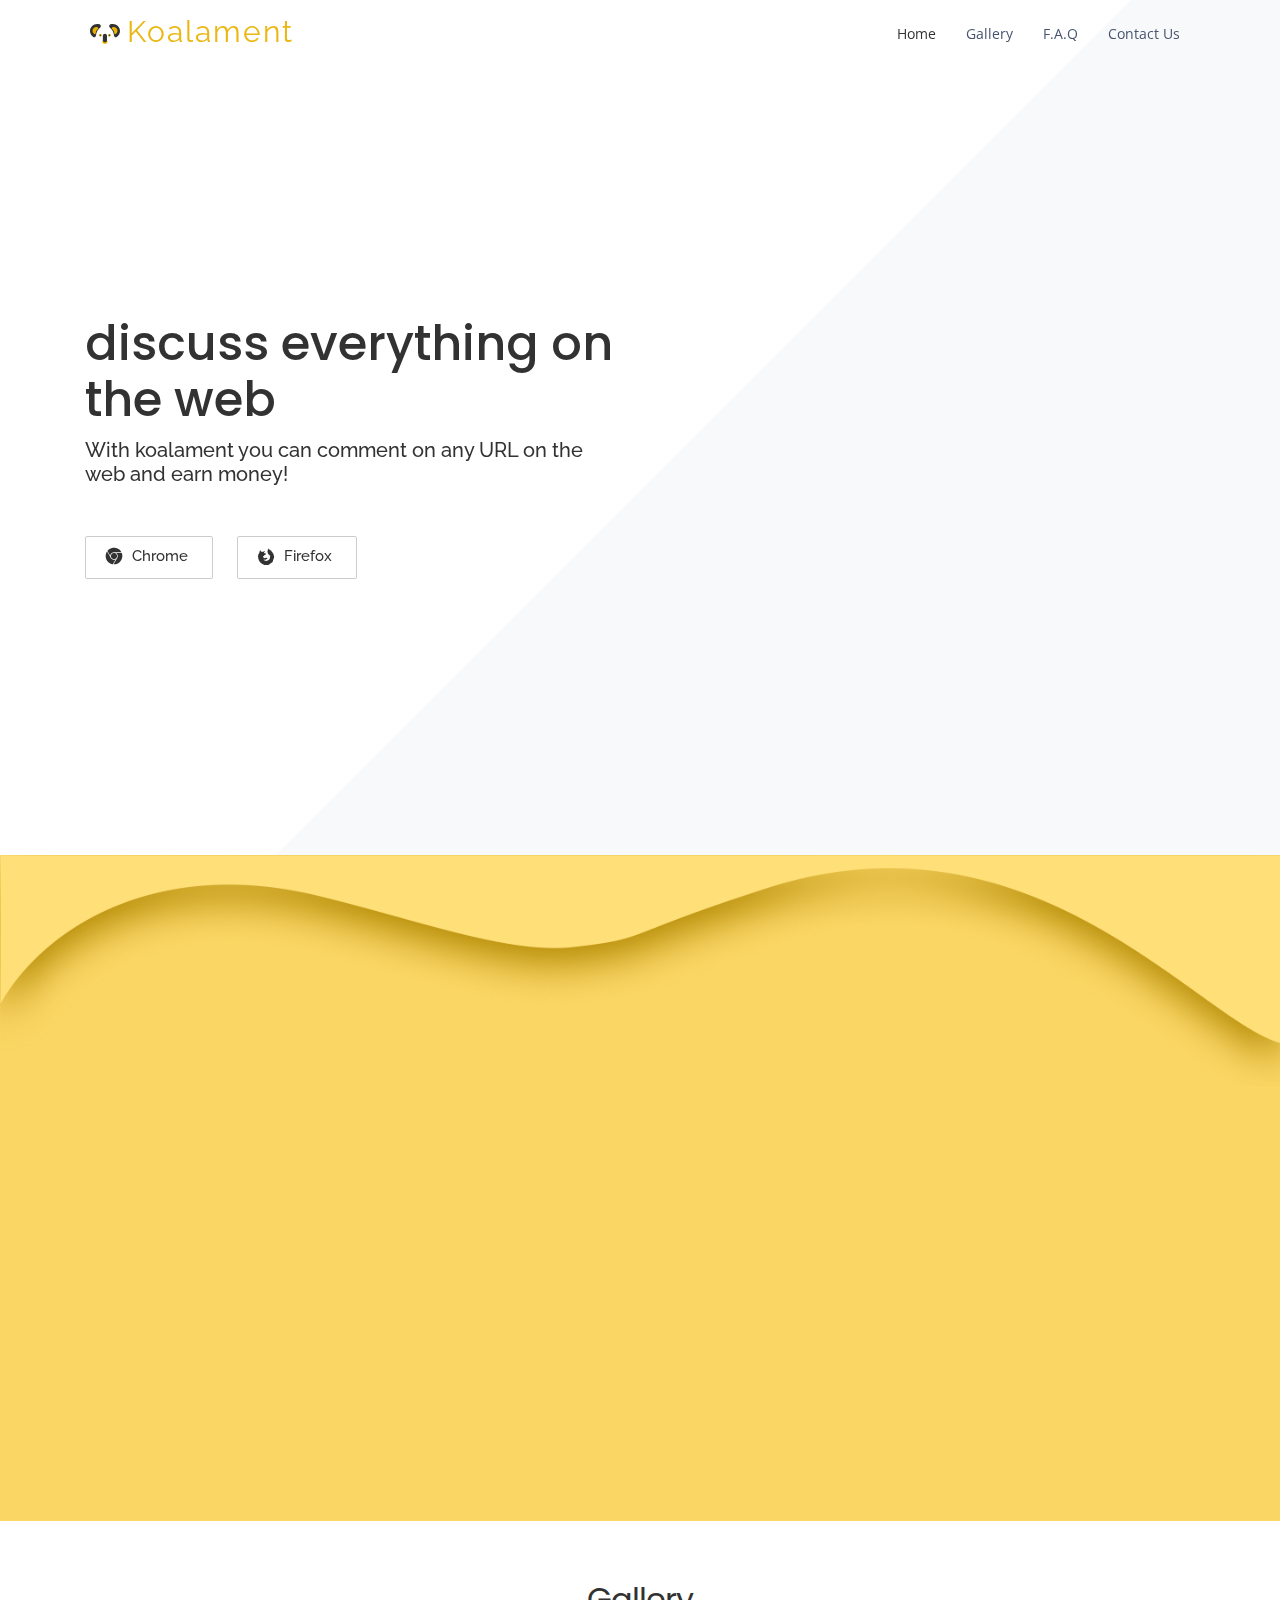
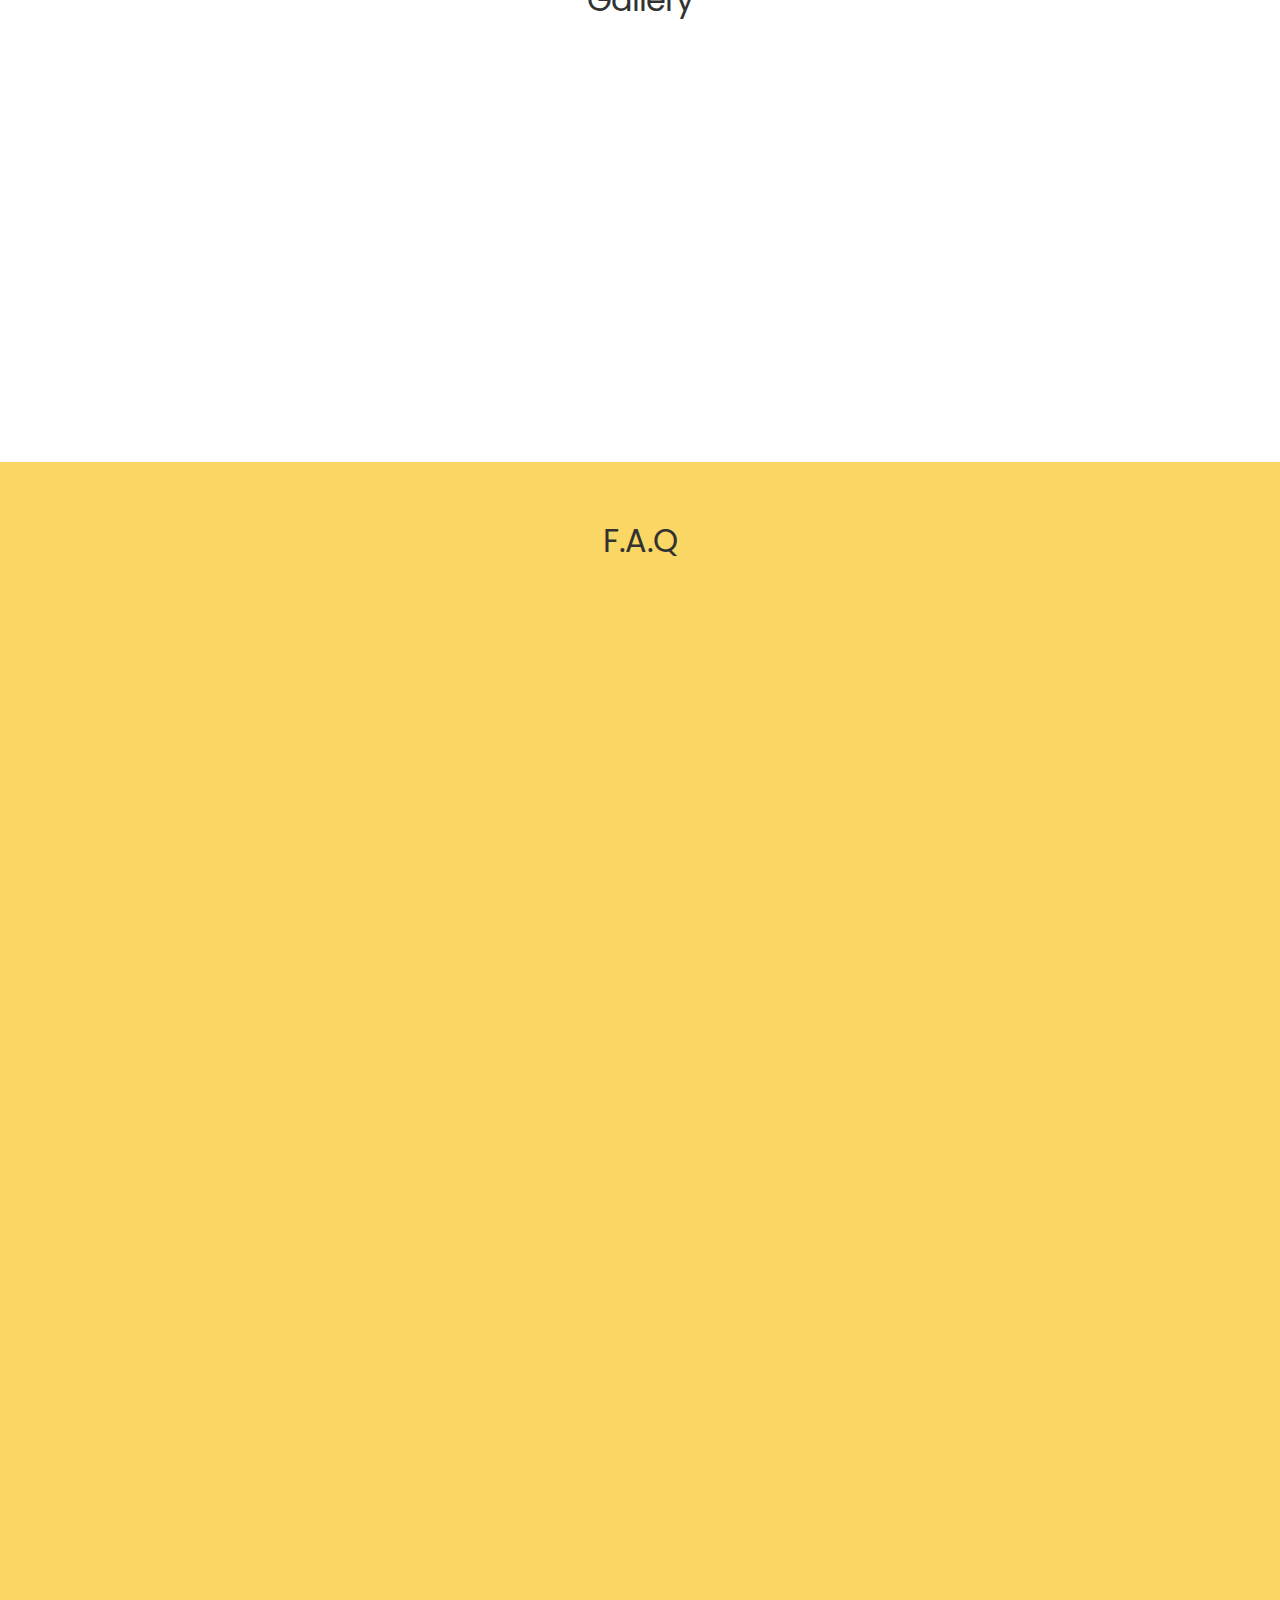
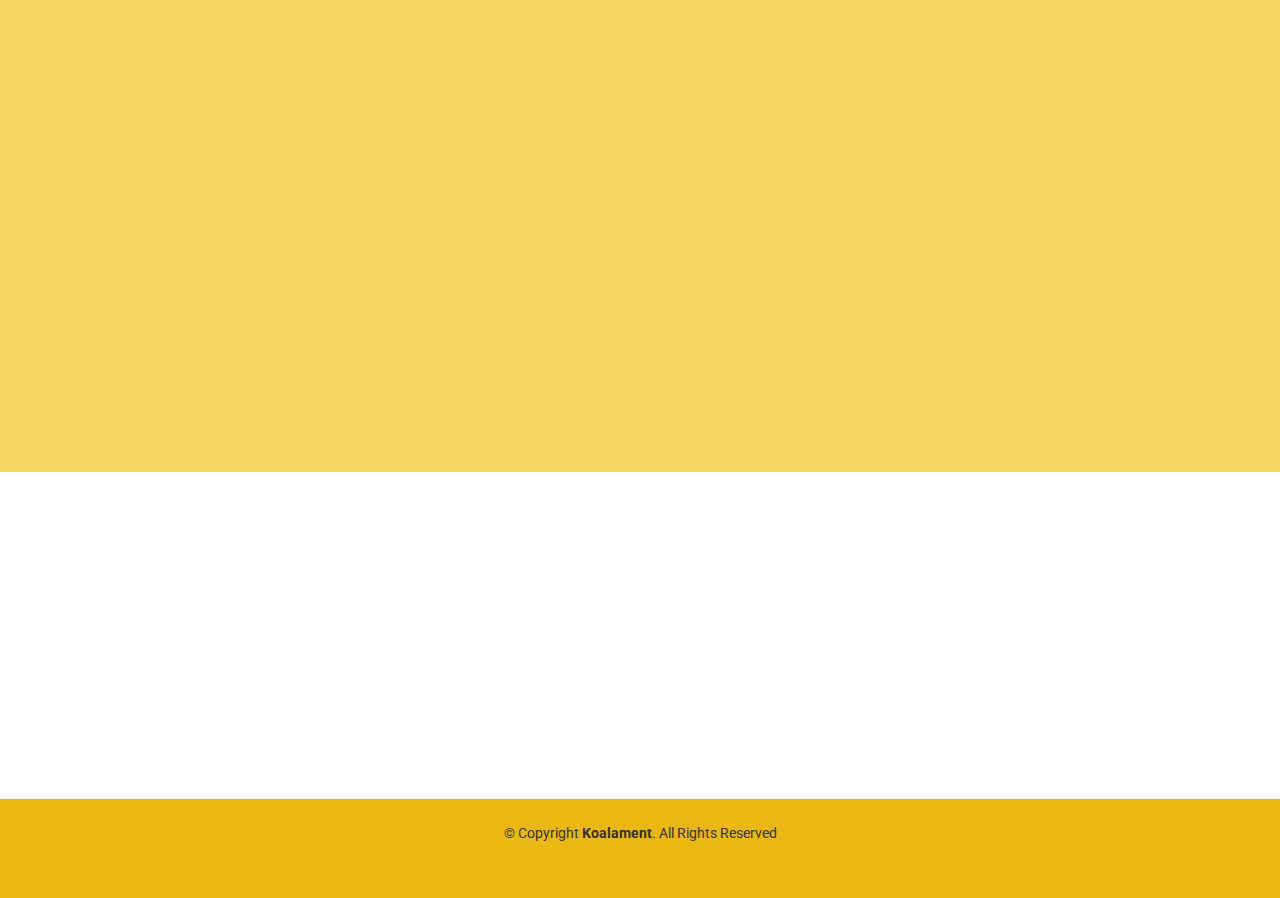
==== index.html @ b4aae6f6 "change some css based on design" ====
<!DOCTYPE html>
<html lang="en">

<head>
  <meta charset="utf-8">
  <meta content="width=device-width, initial-scale=1.0" name="viewport">

  <title>Koalament Bootstrap Template - Index</title>
  <meta content="" name="descriptison">
  <meta content="" name="keywords">

  <!-- Favicons -->
  <link href="assets/img/koala icon.svg" rel="icon">
  <link href="assets/img/apple-touch-icon.png" rel="apple-touch-icon">

  <!-- Google Fonts -->
  <link href="https://fonts.googleapis.com/css?family=Open+Sans:300,300i,400,400i,600,600i,700,700i|Raleway:300,300i,400,400i,500,500i,600,600i,700,700i|Poppins:300,300i,400,400i,500,500i,600,600i,700,700i" rel="stylesheet">

  <!-- Vendor CSS Files -->
  <link href="assets/vendor/bootstrap/css/bootstrap.min.css" rel="stylesheet">
  <link href="assets/vendor/icofont/icofont.min.css" rel="stylesheet">
  <link href="assets/vendor/boxicons/css/boxicons.min.css" rel="stylesheet">
  <link href="assets/vendor/owl.carousel/assets/owl.carousel.min.css" rel="stylesheet">
  <link href="assets/vendor/venobox/venobox.css" rel="stylesheet">
  <link href="assets/vendor/aos/aos.css" rel="stylesheet">
  <link href='http://fonts.googleapis.com/css?family=Roboto' rel='stylesheet' type='text/css'>

  <!-- Template Main CSS File -->
  <link href="assets/css/style.css" rel="stylesheet">

  <!-- =======================================================
  * Template Name: Koalament - v2.0.0
  * Template URL: https://bootstrapmade.com/free-bootstrap-app-landing-page-template/
  * Author: BootstrapMade.com
  * License: https://bootstrapmade.com/license/
  ======================================================== -->
  <link rel="chrome-webstore-item" href="https://chrome.google.com/webstore/detail/igecidcneciljgfkimafpbhkhmekadea">
</head>

<body>

  <!-- ======= Header ======= -->
  <header id="header" class="fixed-top">
    <div class="container d-flex">

      <div class="logo mr-auto">
        <a href="index.html"><img src="assets/img/koala icon.svg" alt="" class="img-fluid"></a>
        <h1 class="text-light"><a href="index.html">Koalament</a></h1>
        <!-- Uncomment below if you prefer to use an image logo -->
      </div>

      <nav class="nav-menu d-none d-lg-block">
        <ul>
          <li class="active"><a href="#header">Home</a></li>
          <!-- <li><a href="#features">App Features</a></li> -->
          <li><a href="#gallery">Gallery</a></li>
          <!-- <li><a href="#pricing">Pricing</a></li> -->
          <li><a href="#faq">F.A.Q</a></li>
          <li><a href="#contact">Contact Us</a></li>

          <li class="get-started" id='downloadExtention' onclick="installExtention()"><a href="#features">Download for <span id='browser'></span> </a></li>
        </ul>
      </nav><!-- .nav-menu -->

    </div>
  </header><!-- End Header -->

  <!-- ======= Hero Section ======= -->
  <section id="hero" class="d-flex align-items-center">

    <div class="container">
      <div class="row">
        <div class="col-lg-6 d-lg-flex flex-lg-column justify-content-center align-items-stretch pt-5 pt-lg-0 order-2 order-lg-1" data-aos="fade-up">
          <div>
            <h1>discuss everything on the web</h1>
            <h2>With koalament you can comment on any URL on the web and earn money!

            </h2>
            <a href="https://chrome.google.com/webstore/detail/koalament/igecidcneciljgfkimafpbhkhmekadea" target='_blank' class="download-btn"><i class='bx bxl-chrome'></i>Chrome</a>
            <a href="https://addons.mozilla.org/en-US/firefox/addon/koalament/" target='_blank' class="download-btn"><i class='bx bxl-firefox' ></i>Firefox</a>
            <!-- <a href="#" class="download-chrome"> download for chrome</a> -->
          </div>
        </div>
        <div class="col-lg-6 d-lg-flex flex-lg-column align-items-stretch order-1 order-lg-2 hero-img" data-aos="fade-up">
          <iframe width="560" height="315" src="https://www.youtube.com/embed/clvOg27eRLc" frameborder="0" allow="accelerometer; autoplay; encrypted-media; gyroscope; picture-in-picture" allowfullscreen=""></iframe>
        </div>
      </div>
    </div>

  </section><!-- End Hero -->

  <main id="main">

    <section class="contact section-bg what-is">
      <img src='./assets//img/FINAL.svg' />
      <div class="container">

        <div class="pm sender" data-aos="fade-up">
          <i class='bx bxs-user-circle'></i>
          <span>What is Koalament?</span>
        </div>

        <div class="pm receiver" data-aos="fade-up">
          <img src='./assets/img/koala icon.svg' width="100px" />
          <span>
            koalament is an open soarce commenting service that uses an extention to store 
            comments on the <b class='sv'>Bitcoin SV</b> blockchain whitout requiring any permission to access 
            the browsers data <span class='light'> (you can check that in the permission section after installing 
            the extention) </span>
          </span>
        </div>
      </div>
    </section>
    <!-- ======= Gallery Section ======= -->
    <section id="gallery" class="gallery">
      <div class="container">

        <div class="section-title">
          <h2>Gallery</h2>
        </div>

        <div class="owl-carousel gallery-carousel" data-aos="fade-up">
          <a href="assets/img/gallery/Frame 121.png" class="venobox" data-gall="gallery-carousel"><img src="assets/img/gallery/Frame 121.png" alt=""></a>
          <a href="assets/img/gallery/Frame 122.png" class="venobox" data-gall="gallery-carousel"><img src="assets/img/gallery/Frame 122.png" alt=""></a>
          <a href="assets/img/gallery/Frame 123.png" class="venobox" data-gall="gallery-carousel"><img src="assets/img/gallery/Frame 123.png" alt=""></a>
          <a href="assets/img/gallery/Frame 124.png" class="venobox" data-gall="gallery-carousel"><img src="assets/img/gallery/Frame 124.png" alt=""></a>
          <a href="assets/img/gallery/Frame 125.png" class="venobox" data-gall="gallery-carousel"><img src="assets/img/gallery/Frame 125.png" alt=""></a>
          <a href="assets/img/gallery/Frame 126.png" class="venobox" data-gall="gallery-carousel"><img src="assets/img/gallery/Frame 126.png" alt=""></a>
          <a href="assets/img/gallery/Frame 127.png" class="venobox" data-gall="gallery-carousel"><img src="assets/img/gallery/Frame 127.png" alt=""></a>
          <a href="assets/img/gallery/Frame 128.png" class="venobox" data-gall="gallery-carousel"><img src="assets/img/gallery/Frame 128.png" alt=""></a>
          <a href="assets/img/gallery/Frame 129.png" class="venobox" data-gall="gallery-carousel"><img src="assets/img/gallery/Frame 129.png" alt=""></a>
          <a href="assets/img/gallery/Frame 130.png" class="venobox" data-gall="gallery-carousel"><img src="assets/img/gallery/Frame 130.png" alt=""></a>
          <a href="assets/img/gallery/Frame 131.png" class="venobox" data-gall="gallery-carousel"><img src="assets/img/gallery/Frame 131.png" alt=""></a>
        </div>

      </div>
    </section><!-- End Gallery Section -->

    <!-- ======= Testimonials Section ======= -->
    <!-- <section id="testimonials" class="testimonials section-bg">
      <div class="container">

        <div class="section-title">
          <h2>Testimonials</h2>
          <p>Magnam dolores commodi suscipit. Necessitatibus eius consequatur ex aliquid fuga eum quidem. Sit sint consectetur velit. Quisquam quos quisquam cupiditate. Et nemo qui impedit suscipit alias ea. Quia fugiat sit in iste officiis commodi quidem hic quas.</p>
        </div>

        <div class="owl-carousel testimonials-carousel" data-aos="fade-up">

          <div class="testimonial-wrap">
            <div class="testimonial-item">
              <img src="assets/img/testimonials/testimonials-1.jpg" class="testimonial-img" alt="">
              <h3>Saul Goodman</h3>
              <h4>Ceo &amp; Founder</h4>
              <p>
                <i class="bx bxs-quote-alt-left quote-icon-left"></i>
                Proin iaculis purus consequat sem cure digni ssim donec porttitora entum suscipit rhoncus. Accusantium quam, ultricies eget id, aliquam eget nibh et. Maecen aliquam, risus at semper.
                <i class="bx bxs-quote-alt-right quote-icon-right"></i>
              </p>
            </div>
          </div>

          <div class="testimonial-wrap">
            <div class="testimonial-item">
              <img src="assets/img/testimonials/testimonials-2.jpg" class="testimonial-img" alt="">
              <h3>Sara Wilsson</h3>
              <h4>Designer</h4>
              <p>
                <i class="bx bxs-quote-alt-left quote-icon-left"></i>
                Export tempor illum tamen malis malis eram quae irure esse labore quem cillum quid cillum eram malis quorum velit fore eram velit sunt aliqua noster fugiat irure amet legam anim culpa.
                <i class="bx bxs-quote-alt-right quote-icon-right"></i>
              </p>
            </div>
          </div>

          <div class="testimonial-wrap">
            <div class="testimonial-item">
              <img src="assets/img/testimonials/testimonials-3.jpg" class="testimonial-img" alt="">
              <h3>Jena Karlis</h3>
              <h4>Store Owner</h4>
              <p>
                <i class="bx bxs-quote-alt-left quote-icon-left"></i>
                Enim nisi quem export duis labore cillum quae magna enim sint quorum nulla quem veniam duis minim tempor labore quem eram duis noster aute amet eram fore quis sint minim.
                <i class="bx bxs-quote-alt-right quote-icon-right"></i>
              </p>
            </div>
          </div>

          <div class="testimonial-wrap">
            <div class="testimonial-item">
              <img src="assets/img/testimonials/testimonials-4.jpg" class="testimonial-img" alt="">
              <h3>Matt Brandon</h3>
              <h4>Freelancer</h4>
              <p>
                <i class="bx bxs-quote-alt-left quote-icon-left"></i>
                Fugiat enim eram quae cillum dolore dolor amet nulla culpa multos export minim fugiat minim velit minim dolor enim duis veniam ipsum anim magna sunt elit fore quem dolore labore illum veniam.
                <i class="bx bxs-quote-alt-right quote-icon-right"></i>
              </p>
            </div>
          </div>

          <div class="testimonial-wrap">
            <div class="testimonial-item">
              <img src="assets/img/testimonials/testimonials-5.jpg" class="testimonial-img" alt="">
              <h3>John Larson</h3>
              <h4>Entrepreneur</h4>
              <p>
                <i class="bx bxs-quote-alt-left quote-icon-left"></i>
                Quis quorum aliqua sint quem legam fore sunt eram irure aliqua veniam tempor noster veniam enim culpa labore duis sunt culpa nulla illum cillum fugiat legam esse veniam culpa fore nisi cillum quid.
                <i class="bx bxs-quote-alt-right quote-icon-right"></i>
              </p>
            </div>
          </div>

        </div>

      </div>
    </section>End Testimonials Section -->

    <!-- ======= Pricing Section ======= -->
    <!-- <section id="pricing" class="pricing">
      <div class="container">

        <div class="section-title">
          <h2>Pricing</h2>
          <p>Magnam dolores commodi suscipit. Necessitatibus eius consequatur ex aliquid fuga eum quidem. Sit sint consectetur velit. Quisquam quos quisquam cupiditate. Et nemo qui impedit suscipit alias ea. Quia fugiat sit in iste officiis commodi quidem hic quas.</p>
        </div>

        <div class="row no-gutters">

          <div class="col-lg-4 box" data-aos="fade-right">
            <h3>Free</h3>
            <h4>$0<span>per month</span></h4>
            <ul>
              <li><i class="bx bx-check"></i> Quam adipiscing vitae proin</li>
              <li><i class="bx bx-check"></i> Nec feugiat nisl pretium</li>
              <li><i class="bx bx-check"></i> Nulla at volutpat diam uteera</li>
              <li class="na"><i class="bx bx-x"></i> <span>Pharetra massa massa ultricies</span></li>
              <li class="na"><i class="bx bx-x"></i> <span>Massa ultricies mi quis hendrerit</span></li>
            </ul>
            <a href="#" class="get-started-btn">Get Started</a>
          </div>

          <div class="col-lg-4 box featured" data-aos="fade-up">
            <h3>Business</h3>
            <h4>$29<span>per month</span></h4>
            <ul>
              <li><i class="bx bx-check"></i> Quam adipiscing vitae proin</li>
              <li><i class="bx bx-check"></i> Nec feugiat nisl pretium</li>
              <li><i class="bx bx-check"></i> Nulla at volutpat diam uteera</li>
              <li><i class="bx bx-check"></i> Pharetra massa massa ultricies</li>
              <li><i class="bx bx-check"></i> Massa ultricies mi quis hendrerit</li>
            </ul>
            <a href="#" class="get-started-btn">Get Started</a>
          </div>

          <div class="col-lg-4 box" data-aos="fade-left">
            <h3>Developer</h3>
            <h4>$49<span>per month</span></h4>
            <ul>
              <li><i class="bx bx-check"></i> Quam adipiscing vitae proin</li>
              <li><i class="bx bx-check"></i> Nec feugiat nisl pretium</li>
              <li><i class="bx bx-check"></i> Nulla at volutpat diam uteera</li>
              <li><i class="bx bx-check"></i> Pharetra massa massa ultricies</li>
              <li><i class="bx bx-check"></i> Massa ultricies mi quis hendrerit</li>
            </ul>
            <a href="#" class="get-started-btn">Get Started</a>
          </div>

        </div>

      </div>
    </section>End Pricing Section -->

    <!-- ======= Frequently Asked Questions Section ======= -->
    <section id="faq" class="faq section-bg">
      <div class="container">

        <div class="section-title">

          <h2>F.A.Q</h2>
          <!-- <p>Magnam dolores commodi suscipit. Necessitatibus eius consequatur ex aliquid fuga eum quidem. Sit sint consectetur velit. Quisquam quos quisquam cupiditate. Et nemo qui impedit suscipit alias ea. Quia fugiat sit in iste officiis commodi quidem hic quas.</p> -->
        </div>

        <div class="accordion-list">
          <ul>
            <li data-aos="fade-up">
              <i class="bx bx-help-circle icon-help"></i>
              <a data-toggle="collapse" class="collapse" href="#accordion-list-1">
                Why should I use Koalament?
                <i class="bx bx-chevron-down icon-show"></i><i class="bx bx-chevron-up icon-close"></i></a>
              <div id="accordion-list-1" class="collapse show" data-parent=".accordion-list">
                <p>
                  Currently, commenting services are easily manipulated because of the ability to alter the data and posting fake comments without any cost.
                  Koalament is addressing these two major issues, when you comment on the Koalament, 
                  your comment goes right into the BSV blockchain and can be retrieved anytime by anyone. Also, for commenting or promoting other comments, 
                  users need to pay a low amount of money in the form of BSV which is very low if you are a user, but will cost substantially if you are a 
                  bot owner who intends to manipulate comments. 
                  The other reason for using Koalament is that you can earn money out of it by putting valuable comments which others appreciate by clapping. 
                </p>
              </div>
            </li>

            <li data-aos="fade-up">
              <i class="bx bx-help-circle icon-help"></i>
              <a data-toggle="collapse" class="collapse" href="#accordion-list-1">
                How can I earn money with Koalament?
                <i class="bx bx-chevron-down icon-show"></i><i class="bx bx-chevron-up icon-close"></i></a>
              <div id="accordion-list-1" class="collapse show" data-parent=".accordion-list">
                <p>
                  By adding comments that other users find valuable. To incentivize users to use Koalament,
                   we designed the Koalament service in a way that users earn money by receiving claps for their comments. 
                   The interesting thing about Koalament is that you spend only $0.005, and with the first clap your comment receives,
                   you get your money back, and the rest is your revenue from expressing your thoughts.
                </p>
              </div>
            </li>

            <li data-aos="fade-up">
              <i class="bx bx-help-circle icon-help"></i>
              <a data-toggle="collapse" class="collapse" href="#accordion-list-1">
                How Can I withdraw my earnings?
                <i class="bx bx-chevron-down icon-show"></i><i class="bx bx-chevron-up icon-close"></i></a>
              <div id="accordion-list-1" class="collapse show" data-parent=".accordion-list">
                <p>
                  There is no withdrawal on Koalament, when you receive a clap, you will be rewarded on your wallet instantly.
                </p>
              </div>
            </li>

            <li data-aos="fade-up" data-aos-delay="100">
              <i class="bx bx-help-circle icon-help"></i> <a data-toggle="collapse" href="#accordion-list-2" class="collapsed">
                Do I need to pay for using Koalament?
              <i class="bx bx-chevron-down icon-show"></i><i class="bx bx-chevron-up icon-close"></i></a>
              <div id="accordion-list-2" class="collapse" data-parent=".accordion-list">
                <p>
                  To prevent users from spamming the network and to cover the expenses of the Koalament team, users pay for the actions as following:
                  Comment: $0.005 plus transaction fee
                  Clap: $0.01 plus transaction fee
                  Boo: $0.015 plus transaction fee
                  Currently the transaction fee on BSV network is less than 0.002$
                </p>
              </div>
            </li>

            <li data-aos="fade-up" data-aos-delay="200">
              <i class="bx bx-help-circle icon-help"></i> <a data-toggle="collapse" href="#accordion-list-3" class="collapsed">
                What is the payment method?
                <i class="bx bx-chevron-down icon-show"></i><i class="bx bx-chevron-up icon-close"></i></a>
              <div id="accordion-list-3" class="collapse" data-parent=".accordion-list">
                <p>
                  Right now we are using the
                  <a href='https://moneybutton.com' target='_blank' style='display: inline; padding: 0;'>Moneybutton</a>Moneybutton wallet for handling payments, in the future other methods will be added too.
                </p>
              </div>
            </li>

            <li data-aos="fade-up" data-aos-delay="300">
              <i class="bx bx-help-circle icon-help"></i> <a data-toggle="collapse" href="#accordion-list-4" class="collapsed">
                Is clap different from like?
                <i class="bx bx-chevron-down icon-show"></i><i class="bx bx-chevron-up icon-close"></i></a>
              <div id="accordion-list-4" class="collapse" data-parent=".accordion-list">
                <p>
                  Yes it is, in other platforms like Instagram, you can like a post or comment once but we didn't want that, 
                  so we designed Koalament in a way that you can clap for a comment many times if you find it valuable but you need to pay for that!
                </p>
              </div>
            </li>

            <li data-aos="fade-up" data-aos-delay="400">
              <i class="bx bx-help-circle icon-help"></i> <a data-toggle="collapse" href="#accordion-list-5" class="collapsed">
                What does it mean to “BOO” a comment?
                <i class="bx bx-chevron-down icon-show"></i><i class="bx bx-chevron-up icon-close"></i></a>
              <div id="accordion-list-5" class="collapse" data-parent=".accordion-list">
                <p>
                  BOO shows your disapproval towards a comment.
                </p>
              </div>
            </li>

            <li data-aos="fade-up" data-aos-delay="400">
              <i class="bx bx-help-circle icon-help"></i> <a data-toggle="collapse" href="#accordion-list-5" class="collapsed">
                Why is the cost of different actions not the same?
                <i class="bx bx-chevron-down icon-show"></i><i class="bx bx-chevron-up icon-close"></i></a>
              <div id="accordion-list-5" class="collapse" data-parent=".accordion-list">
                <p>
                  Note that the reason for paying almost twice for liking or thrice for Booing a comment is to prevent users 
                  from promoting low-quality comments or suppressing a valid one. The logic behind this pricing is the behavior of trolls, 
                  as you have seen before, a worthless comment is less a problem than a promoted poor comment, 
                  that is why promoting a comment costs almost twice as much, and deciding a comment needs to be suppressed should cost more. 
                  For this purpose, at the moment we use the Moneybutton wallet as the payment method
                </p>
              </div>
            </li>

            <li data-aos="fade-up" data-aos-delay="400">
              <i class="bx bx-help-circle icon-help"></i> <a data-toggle="collapse" href="#accordion-list-6" class="collapsed">
                How can I make sure the comments are not manipulated?
                <i class="bx bx-chevron-down icon-show"></i><i class="bx bx-chevron-up icon-close"></i></a>
              <div id="accordion-list-6" class="collapse" data-parent=".accordion-list">
                <p>
                  All the comments will be stored on the blockchain, you don’t even need our service to read the comments.
                  We can remove a comment from our database, but it won’t be deleted from the blockchain.
                </p>
              </div>
            </li>

            <li data-aos="fade-up" data-aos-delay="400">
              <i class="bx bx-help-circle icon-help"></i> <a data-toggle="collapse" href="#accordion-list-7" class="collapsed">
                Can I participate in developing Koalament?
                <i class="bx bx-chevron-down icon-show"></i><i class="bx bx-chevron-up icon-close"></i></a>
              <div id="accordion-list-7" class="collapse" data-parent=".accordion-list">
                <p>
                  Yes you can, and honestly, we would love to see others using our service
                  There are two ways to achieve that: <br />
                    1. Contacting us and joining our team.<br />
                    2. Forking Koalament on
                    <a href="https://github.com/koalament" style='display: inline; padding: 0;'>Github</a> and starting your version of the project.

                </p>
              </div>
            </li>

            <li data-aos="fade-up" data-aos-delay="400">
              <i class="bx bx-help-circle icon-help"></i> <a data-toggle="collapse" href="#accordion-list-8" class="collapsed">
                Do I need to register to use Koalament?
                <i class="bx bx-chevron-down icon-show"></i><i class="bx bx-chevron-up icon-close"></i></a>
              <div id="accordion-list-8" class="collapse" data-parent=".accordion-list">
                <p>
                  Registration is not required for using Koalament, although you need to have a Moneybutton wallet.
                </p>
              </div>
            </li>

            <li data-aos="fade-up" data-aos-delay="400">
              <i class="bx bx-help-circle icon-help"></i> <a data-toggle="collapse" href="#accordion-list-8" class="collapsed">
                How can I use Koalament?
                <i class="bx bx-chevron-down icon-show"></i><i class="bx bx-chevron-up icon-close"></i></a>
              <div id="accordion-list-8" class="collapse" data-parent=".accordion-list">
                <p>
                  By  following these steps, you can easily start using Koalament: <br />
                    1. Installing the Koalament extension on Chrome or Firefox <br />
                    2. Logging into Moneybutton wallet <br />
                    3. Going to the desired URL<br />
                    4. Clicking on the extension<br />
                    5. Seeing previous comments left by anyone on the URL or writing a new comment
                </p>
              </div>
            </li>

            <li data-aos="fade-up" data-aos-delay="400">
              <i class="bx bx-help-circle icon-help"></i> <a data-toggle="collapse" href="#accordion-list-11" class="collapsed">
                Can I use Koalament anonymously?
                <i class="bx bx-chevron-down icon-show"></i><i class="bx bx-chevron-up icon-close"></i></a>
              <div id="accordion-list-11" class="collapse" data-parent=".accordion-list">
                <p>
                  The comments are shown with the nickname you choose, but being totally anonymous is not something that can happen on BSV blockchain, 
                  and to be honest we are not looking for such a feature either. So it is better to say that you can use Koalament pseudonymously 
                  rather than anonymously.
                </p>
              </div>
            </li>

            <li data-aos="fade-up" data-aos-delay="400">
              <i class="bx bx-help-circle icon-help"></i> <a data-toggle="collapse" href="#accordion-list-12" class="collapsed">
                Where can I learn more about Koalament?
                <i class="bx bx-chevron-down icon-show"></i><i class="bx bx-chevron-up icon-close"></i></a>
              <div id="accordion-list-12" class="collapse" data-parent=".accordion-list">
                <p>
                  You can read our posts on Medium or ask us directly via email 
                </p>
              </div>
            </li>

          </ul>
        </div>

      </div>
    </section><!-- End Frequently Asked Questions Section -->

    <!-- ======= Contact Section ======= -->
    <section id="contact" class="contact">
      <div class="container">

        <!-- <div class="row">

          <div class="col-lg-6">
            <div class="row">
              <div class="col-lg-6 info" data-aos="fade-up">
                <i class="bx bx-map"></i>
                <h4>Address</h4>
                <p>A108 Adam Street,<br>New York, NY 535022</p>
              </div>
              <div class="col-lg-6 info" data-aos="fade-up" data-aos-delay="100">
                <i class="bx bx-phone"></i>
                <h4>Call Us</h4>
                <p>+1 5589 55488 55<br>+1 5589 22548 64</p>
              </div>
              <div class="col-lg-6 info" data-aos="fade-up" data-aos-delay="200">
                <i class="bx bx-envelope"></i>
                <h4>Email Us</h4>
                <p>contact@example.com<br>info@example.com</p>
              </div>
              <div class="col-lg-6 info" data-aos="fade-up" data-aos-delay="300">
                <i class="bx bx-time-five"></i>
                <h4>Working Hours</h4>
                <p>Mon - Fri: 9AM to 5PM<br>Sunday: 9AM to 1PM</p>
              </div>
            </div>
          </div>

          <div class="col-lg-6">
            <form action="forms/contact.php" method="post" role="form" class="php-email-form" data-aos="fade-up">
              <div class="form-group">
                <input placeholder="Your Name" type="text" name="name" class="form-control" id="name" data-rule="minlen:4" data-msg="Please enter at least 4 chars" />
                <div class="validate"></div>
              </div>
              <div class="form-group">
                <input placeholder="Your Email" type="email" class="form-control" name="email" id="email" data-rule="email" data-msg="Please enter a valid email" />
                <div class="validate"></div>
              </div>
              <div class="form-group">
                <input placeholder="Subject" type="text" class="form-control" name="subject" id="subject" data-rule="minlen:4" data-msg="Please enter at least 8 chars of subject" />
                <div class="validate"></div>
              </div>
              <div class="form-group">
                <textarea placeholder="Message" class="form-control" name="message" rows="5" data-rule="required" data-msg="Please write something for us"></textarea>
                <div class="validate"></div>
              </div>
              <div class="mb-3">
                <div class="loading">Loading</div>
                <div class="error-message"></div>
                <div class="sent-message">Your message has been sent. Thank you!</div>
              </div>
              <div class="text-center"><button type="submit">Send Message</button></div>
            </form>
          </div> -->
            <div class="footer-top" id="contact">
              <div class="container">
                <div class="row">

                  <div class="col-lg-6 col-md-6 footer-contact" data-aos="fade-up">
                    <h3>Contact us</h3>
                    <p><i class='bx bxs-envelope' style='font-size:26px' ></i> <span> info@koalament.io </span></p>
                  </div>

        
                  <div class="col-lg-6 col-md-6 footer-links" data-aos="fade-up" data-aos-delay="300">
                    <h4>Our Social Networks</h4>
                    <p>We would be happy to see you in social media</p>
                    <div class="social-links mt-3">
                      <a href="https://twetch.app/u/6587" class="facebook"><img src="./assets//img/twetch.png" width="80%" ></i></a>
                      <a href="https://twitter.com/koalamentio" class="twitter"><i class="bx bxl-twitter"></i></a>
                      <a href="https://github.com/koalament" class="instagram"><i class="bx bxl-github"></i></a>

                    </div>
                  </div>
        
                </div>
              </div>
            </div>
        </div>

      </div>
    </section><!-- End Contact Section -->

  </main><!-- End #main -->

  <!-- ======= Footer ======= -->
  <footer id="footer" >

    <!-- <div class="footer-newsletter" data-aos="fade-up">
      <div class="container">
        <div class="row justify-content-center">
          <div class="col-lg-6">
            <h4>Join Our Newsletter</h4>
            <p>Tamen quem nulla quae legam multos aute sint culpa legam noster magna</p>
            <form action="" method="post">
              <input type="email" name="email"><input type="submit" value="Subscribe">
            </form>
          </div>
        </div>
      </div>
    </div> -->

    <!-- <div class="footer-top">
      <div class="container">
        <div class="row">

          <div class="col-lg-3 col-md-6 footer-contact" data-aos="fade-up">
            <h3>Koalament</h3>
            <p>
              A108 Adam Street <br>
              New York, NY 535022<br>
              United States <br><br>
              <strong>Phone:</strong> +1 5589 55488 55<br>
              <strong>Email:</strong> info@example.com<br>
            </p>
          </div>

          <div class="col-lg-3 col-md-6 footer-links" data-aos="fade-up" data-aos-delay="100">
            <h4>Useful Links</h4>
            <ul>
              <li><i class="bx bx-chevron-right"></i> <a href="#">Home</a></li>
              <li><i class="bx bx-chevron-right"></i> <a href="#">About us</a></li>
              <li><i class="bx bx-chevron-right"></i> <a href="#">Services</a></li>
              <li><i class="bx bx-chevron-right"></i> <a href="#">Terms of service</a></li>
              <li><i class="bx bx-chevron-right"></i> <a href="#">Privacy policy</a></li>
            </ul>
          </div>

          <div class="col-lg-3 col-md-6 footer-links" data-aos="fade-up" data-aos-delay="200">
            <h4>Our Services</h4>
            <ul>
              <li><i class="bx bx-chevron-right"></i> <a href="#">Web Design</a></li>
              <li><i class="bx bx-chevron-right"></i> <a href="#">Web Development</a></li>
              <li><i class="bx bx-chevron-right"></i> <a href="#">Product Management</a></li>
              <li><i class="bx bx-chevron-right"></i> <a href="#">Marketing</a></li>
              <li><i class="bx bx-chevron-right"></i> <a href="#">Graphic Design</a></li>
            </ul>
          </div>

          <div class="col-lg-3 col-md-6 footer-links" data-aos="fade-up" data-aos-delay="300">
            <h4>Our Social Networks</h4>
            <p>Cras fermentum odio eu feugiat lide par naso tierra videa magna derita valies</p>
            <div class="social-links mt-3">
              <a href="#" class="twitter"><i class="bx bxl-twitter"></i></a>
              <a href="#" class="facebook"><i class="bx bxl-facebook"></i></a>
              <a href="#" class="instagram"><i class="bx bxl-instagram"></i></a>
              <a href="#" class="google-plus"><i class="bx bxl-skype"></i></a>
              <a href="#" class="linkedin"><i class="bx bxl-linkedin"></i></a>
            </div>
          </div>

        </div>
      </div>
    </div> -->

    <div class="container py-4">
      <div class="copyright">
        &copy; Copyright <strong><span>Koalament</span></strong>. All Rights Reserved
      </div>
      <!-- <div class="credits">
        All the links in the footer should remain intact.
        You can delete the links only if you purchased the pro version.
        Licensing information: https://bootstrapmade.com/license/
        Purchase the pro version with working PHP/AJAX contact form: https://bootstrapmade.com/free-bootstrap-app-landing-page-template/
        Designed by <a href="https://bootstrapmade.com/">BootstrapMade</a>
      </div> -->
    </div>
  </footer>

  <a href="#" class="back-to-top"><i class="icofont-simple-up"></i></a>

  <!-- Vendor JS Files -->
  <script src="assets/vendor/jquery/jquery.min.js"></script>
  <script src="assets/vendor/bootstrap/js/bootstrap.bundle.min.js"></script>
  <script src="assets/vendor/jquery.easing/jquery.easing.min.js"></script>
  <script src="assets/vendor/php-email-form/validate.js"></script>
  <script src="assets/vendor/owl.carousel/owl.carousel.min.js"></script>
  <script src="assets/vendor/venobox/venobox.min.js"></script>
  <script src="assets/vendor/aos/aos.js"></script>

  <!-- Template Main JS File -->
  <script src="assets/js/main.js"></script>

</body>

</html>
---- assets/vendor/venobox/venobox.css ----
/* ------ venobox.css --------*/
.vbox-overlay *, .vbox-overlay *:before, .vbox-overlay *:after{
    -webkit-backface-visibility: hidden;
    -webkit-box-sizing:border-box;
    -moz-box-sizing:border-box;
    box-sizing:border-box;
}
.vbox-overlay * { 
    -webkit-backface-visibility: visible;
    backface-visibility: visible;
}
.vbox-overlay{
    display: -webkit-flex;
    display: flex;
    -webkit-flex-direction: column;
    flex-direction: column;
    -webkit-justify-content: center;
    justify-content: center;
    -webkit-align-items: center;
    align-items: center;
    position: fixed;
    left: 0;
    top: 0;
    bottom: 0;
    right: 0;
    z-index: 1040;
    -webkit-transform:translateZ(1000px);
    transform: translateZ(1000px);
    transform-style: preserve-3d;
}

/* ----- navigation ----- */
.vbox-title{
    width: 100%;
    height: 40px;
    float: left;
    text-align: center;
    line-height: 28px;
    font-size: 12px;
    padding: 6px 40px;
    overflow: hidden;
    position: fixed;
    display: none;
    left: 0;
    z-index: 1050;
}
.vbox-close{
    cursor: pointer;
    position: fixed;
    top: -1px;
    right: 0;
    width: 50px;
    height: 40px;
    padding: 6px;
    display: block;
    background-position:10px center;
    overflow: hidden;
    font-size: 24px;
    line-height: 1;
    text-align: center;
    z-index: 1050;
}
.vbox-num{
    cursor: pointer;
    position: fixed;
    left: 0;
    height: 40px;
    display: block;
    overflow: hidden;
    line-height: 28px;
    font-size: 12px;
    padding: 6px 10px;
    display: none;
    z-index: 1050;
}
/* ----- navigation ARROWS ----- */
.vbox-next, .vbox-prev{
    position: fixed;
    top: 50%;
    margin-top: -15px;
    overflow: hidden;
    cursor: pointer;
    display: block;
    width: 45px;
    height: 45px;
    z-index: 1050;
}
.vbox-next span, .vbox-prev span{
    position: relative;
    width: 20px;
    height: 20px;
    border: 2px solid transparent;
    border-top-color: #B6B6B6;
    border-right-color: #B6B6B6;
    text-indent: -100px;
    position: absolute;
    top: 8px;
    display: block;
}
.vbox-prev{
    left: 15px;
}
.vbox-next{
    right: 15px;
}
.vbox-prev span{
    left: 10px;
    -ms-transform: rotate(-135deg);
    -webkit-transform: rotate(-135deg);
    transform: rotate(-135deg);
}
.vbox-next span{
    -ms-transform: rotate(45deg);
    -webkit-transform: rotate(45deg);
    transform: rotate(45deg);
    right: 10px;
}
/* ------- inline window ------ */
.vbox-inline{
    width: 420px;
    height: 315px;
    height: 70vh;
    padding: 10px;
    background: #fff;
    margin: 0 auto;
    overflow: auto;
    text-align: left;
}
/* ------- Video & iFrames window ------ */
.venoframe{
    max-width: 100%;
    width: 100%;
    border: none;
    width: 100%;
    height: 260px;
    height: 70vh;
}
.venoframe.vbvid{
    height: 260px;
}
@media (min-width: 768px) {
    .venoframe, .vbox-inline{
        width: 90%;
        height: 360px;
        height: 70vh;
    }
    .venoframe.vbvid{
        width: 640px;
        height: 360px;
    }
}
@media (min-width: 992px) {
    .venoframe, .vbox-inline{
        max-width: 1200px;
        width: 80%;
        height: 540px;
        height: 70vh;
    }
    .venoframe.vbvid{
        width: 960px;
        height: 540px;
    }
}
/* 
Please do NOT edit this part! 
or at least read this note: http://i.imgur.com/7C0ws9e.gif
*/
.vbox-open{
    overflow: hidden;
}
.vbox-container{
    position: absolute;
    left: 0;
    right: 0;
    top: 0;
    bottom: 0;
    overflow-x: hidden;
    overflow-y: scroll;
    overflow-scrolling: touch;
    -webkit-overflow-scrolling: touch;
    z-index: 20;
    max-height: 100%;

}

.vbox-content{
    text-align: center;
    float: left;
    width: 100%;
    position: relative;
    overflow: hidden;
    padding: 20px 10px;
}
.vbox-container img{
    max-width: 100%;
    height: auto;
}
.vbox-figlio{
    box-shadow: 0 0 12px rgba(0,0,0,0.19), 0 6px 6px rgba(0,0,0,0.23);
    max-width: 100%;
    text-align: initial;
}
img.vbox-figlio{
    -webkit-user-select: none;
-khtml-user-select: none;
-moz-user-select: none;
-o-user-select: none;
user-select: none;
}
.vbox-content.swipe-left{
    margin-left: -200px !important;
}
.vbox-content.swipe-right{
    margin-left: 200px !important;
}
.vbox-animated{
    webkit-transition: margin 300ms ease-out;
    transition: margin 300ms ease-out;
}

/* ---------- preloader ----------
 * SPINKIT 
 * http://tobiasahlin.com/spinkit/
-------------------------------- */
.sk-double-bounce,.sk-rotating-plane{width:40px;height:40px;margin:40px auto}.sk-rotating-plane{background-color:#333;-webkit-animation:sk-rotatePlane 1.2s infinite ease-in-out;animation:sk-rotatePlane 1.2s infinite ease-in-out}@-webkit-keyframes sk-rotatePlane{0%{-webkit-transform:perspective(120px) rotateX(0) rotateY(0);transform:perspective(120px) rotateX(0) rotateY(0)}50%{-webkit-transform:perspective(120px) rotateX(-180.1deg) rotateY(0);transform:perspective(120px) rotateX(-180.1deg) rotateY(0)}100%{-webkit-transform:perspective(120px) rotateX(-180deg) rotateY(-179.9deg);transform:perspective(120px) rotateX(-180deg) rotateY(-179.9deg)}}@keyframes sk-rotatePlane{0%{-webkit-transform:perspective(120px) rotateX(0) rotateY(0);transform:perspective(120px) rotateX(0) rotateY(0)}50%{-webkit-transform:perspective(120px) rotateX(-180.1deg) rotateY(0);transform:perspective(120px) rotateX(-180.1deg) rotateY(0)}100%{-webkit-transform:perspective(120px) rotateX(-180deg) rotateY(-179.9deg);transform:perspective(120px) rotateX(-180deg) rotateY(-179.9deg)}}.sk-double-bounce{position:relative}.sk-double-bounce .sk-child{width:100%;height:100%;border-radius:50%;background-color:#333;opacity:.6;position:absolute;top:0;left:0;-webkit-animation:sk-doubleBounce 2s infinite ease-in-out;animation:sk-doubleBounce 2s infinite ease-in-out}.sk-chasing-dots .sk-child,.sk-spinner-pulse,.sk-three-bounce .sk-child{background-color:#333;border-radius:100%}.sk-double-bounce .sk-double-bounce2{-webkit-animation-delay:-1s;animation-delay:-1s}@-webkit-keyframes sk-doubleBounce{0%,100%{-webkit-transform:scale(0);transform:scale(0)}50%{-webkit-transform:scale(1);transform:scale(1)}}@keyframes sk-doubleBounce{0%,100%{-webkit-transform:scale(0);transform:scale(0)}50%{-webkit-transform:scale(1);transform:scale(1)}}.sk-wave{margin:40px auto;width:50px;height:40px;text-align:center;font-size:10px}.sk-wave .sk-rect{background-color:#333;height:100%;width:6px;display:inline-block;-webkit-animation:sk-waveStretchDelay 1.2s infinite ease-in-out;animation:sk-waveStretchDelay 1.2s infinite ease-in-out}.sk-wave .sk-rect1{-webkit-animation-delay:-1.2s;animation-delay:-1.2s}.sk-wave .sk-rect2{-webkit-animation-delay:-1.1s;animation-delay:-1.1s}.sk-wave .sk-rect3{-webkit-animation-delay:-1s;animation-delay:-1s}.sk-wave .sk-rect4{-webkit-animation-delay:-.9s;animation-delay:-.9s}.sk-wave .sk-rect5{-webkit-animation-delay:-.8s;animation-delay:-.8s}@-webkit-keyframes sk-waveStretchDelay{0%,100%,40%{-webkit-transform:scaleY(.4);transform:scaleY(.4)}20%{-webkit-transform:scaleY(1);transform:scaleY(1)}}@keyframes sk-waveStretchDelay{0%,100%,40%{-webkit-transform:scaleY(.4);transform:scaleY(.4)}20%{-webkit-transform:scaleY(1);transform:scaleY(1)}}.sk-wandering-cubes{margin:40px auto;width:40px;height:40px;position:relative}.sk-wandering-cubes .sk-cube{background-color:#333;width:10px;height:10px;position:absolute;top:0;left:0;-webkit-animation:sk-wanderingCube 1.8s ease-in-out -1.8s infinite both;animation:sk-wanderingCube 1.8s ease-in-out -1.8s infinite both}.sk-chasing-dots,.sk-spinner-pulse{width:40px;height:40px;margin:40px auto}.sk-wandering-cubes .sk-cube2{-webkit-animation-delay:-.9s;animation-delay:-.9s}@-webkit-keyframes sk-wanderingCube{0%{-webkit-transform:rotate(0);transform:rotate(0)}25%{-webkit-transform:translateX(30px) rotate(-90deg) scale(.5);transform:translateX(30px) rotate(-90deg) scale(.5)}50%{-webkit-transform:translateX(30px) translateY(30px) rotate(-179deg);transform:translateX(30px) translateY(30px) rotate(-179deg)}50.1%{-webkit-transform:translateX(30px) translateY(30px) rotate(-180deg);transform:translateX(30px) translateY(30px) rotate(-180deg)}75%{-webkit-transform:translateX(0) translateY(30px) rotate(-270deg) scale(.5);transform:translateX(0) translateY(30px) rotate(-270deg) scale(.5)}100%{-webkit-transform:rotate(-360deg);transform:rotate(-360deg)}}@keyframes sk-wanderingCube{0%{-webkit-transform:rotate(0);transform:rotate(0)}25%{-webkit-transform:translateX(30px) rotate(-90deg) scale(.5);transform:translateX(30px) rotate(-90deg) scale(.5)}50%{-webkit-transform:translateX(30px) translateY(30px) rotate(-179deg);transform:translateX(30px) translateY(30px) rotate(-179deg)}50.1%{-webkit-transform:translateX(30px) translateY(30px) rotate(-180deg);transform:translateX(30px) translateY(30px) rotate(-180deg)}75%{-webkit-transform:translateX(0) translateY(30px) rotate(-270deg) scale(.5);transform:translateX(0) translateY(30px) rotate(-270deg) scale(.5)}100%{-webkit-transform:rotate(-360deg);transform:rotate(-360deg)}}.sk-spinner-pulse{-webkit-animation:sk-pulseScaleOut 1s infinite ease-in-out;animation:sk-pulseScaleOut 1s infinite ease-in-out}@-webkit-keyframes sk-pulseScaleOut{0%{-webkit-transform:scale(0);transform:scale(0)}100%{-webkit-transform:scale(1);transform:scale(1);opacity:0}}@keyframes sk-pulseScaleOut{0%{-webkit-transform:scale(0);transform:scale(0)}100%{-webkit-transform:scale(1);transform:scale(1);opacity:0}}.sk-chasing-dots{position:relative;text-align:center;-webkit-animation:sk-chasingDotsRotate 2s infinite linear;animation:sk-chasingDotsRotate 2s infinite linear}.sk-chasing-dots .sk-child{width:60%;height:60%;display:inline-block;position:absolute;top:0;-webkit-animation:sk-chasingDotsBounce 2s infinite ease-in-out;animation:sk-chasingDotsBounce 2s infinite ease-in-out}.sk-chasing-dots .sk-dot2{top:auto;bottom:0;-webkit-animation-delay:-1s;animation-delay:-1s}@-webkit-keyframes sk-chasingDotsRotate{100%{-webkit-transform:rotate(360deg);transform:rotate(360deg)}}@keyframes sk-chasingDotsRotate{100%{-webkit-transform:rotate(360deg);transform:rotate(360deg)}}@-webkit-keyframes sk-chasingDotsBounce{0%,100%{-webkit-transform:scale(0);transform:scale(0)}50%{-webkit-transform:scale(1);transform:scale(1)}}@keyframes sk-chasingDotsBounce{0%,100%{-webkit-transform:scale(0);transform:scale(0)}50%{-webkit-transform:scale(1);transform:scale(1)}}.sk-three-bounce{margin:40px auto;width:80px;text-align:center}.sk-three-bounce .sk-child{width:20px;height:20px;display:inline-block;-webkit-animation:sk-three-bounce 1.4s ease-in-out 0s infinite both;animation:sk-three-bounce 1.4s ease-in-out 0s infinite both}.sk-circle .sk-child:before,.sk-fading-circle .sk-circle:before{display:block;border-radius:100%;content:'';background-color:#333}.sk-three-bounce .sk-bounce1{-webkit-animation-delay:-.32s;animation-delay:-.32s}.sk-three-bounce .sk-bounce2{-webkit-animation-delay:-.16s;animation-delay:-.16s}@-webkit-keyframes sk-three-bounce{0%,100%,80%{-webkit-transform:scale(0);transform:scale(0)}40%{-webkit-transform:scale(1);transform:scale(1)}}@keyframes sk-three-bounce{0%,100%,80%{-webkit-transform:scale(0);transform:scale(0)}40%{-webkit-transform:scale(1);transform:scale(1)}}.sk-circle{margin:40px auto;width:40px;height:40px;position:relative}.sk-circle .sk-child{width:100%;height:100%;position:absolute;left:0;top:0}.sk-circle .sk-child:before{margin:0 auto;width:15%;height:15%;-webkit-animation:sk-circleBounceDelay 1.2s infinite ease-in-out both;animation:sk-circleBounceDelay 1.2s infinite ease-in-out both}.sk-circle .sk-circle2{-webkit-transform:rotate(30deg);-ms-transform:rotate(30deg);transform:rotate(30deg)}.sk-circle .sk-circle3{-webkit-transform:rotate(60deg);-ms-transform:rotate(60deg);transform:rotate(60deg)}.sk-circle .sk-circle4{-webkit-transform:rotate(90deg);-ms-transform:rotate(90deg);transform:rotate(90deg)}.sk-circle .sk-circle5{-webkit-transform:rotate(120deg);-ms-transform:rotate(120deg);transform:rotate(120deg)}.sk-circle .sk-circle6{-webkit-transform:rotate(150deg);-ms-transform:rotate(150deg);transform:rotate(150deg)}.sk-circle .sk-circle7{-webkit-transform:rotate(180deg);-ms-transform:rotate(180deg);transform:rotate(180deg)}.sk-circle .sk-circle8{-webkit-transform:rotate(210deg);-ms-transform:rotate(210deg);transform:rotate(210deg)}.sk-circle .sk-circle9{-webkit-transform:rotate(240deg);-ms-transform:rotate(240deg);transform:rotate(240deg)}.sk-circle .sk-circle10{-webkit-transform:rotate(270deg);-ms-transform:rotate(270deg);transform:rotate(270deg)}.sk-circle .sk-circle11{-webkit-transform:rotate(300deg);-ms-transform:rotate(300deg);transform:rotate(300deg)}.sk-circle .sk-circle12{-webkit-transform:rotate(330deg);-ms-transform:rotate(330deg);transform:rotate(330deg)}.sk-circle .sk-circle2:before{-webkit-animation-delay:-1.1s;animation-delay:-1.1s}.sk-circle .sk-circle3:before{-webkit-animation-delay:-1s;animation-delay:-1s}.sk-circle .sk-circle4:before{-webkit-animation-delay:-.9s;animation-delay:-.9s}.sk-circle .sk-circle5:before{-webkit-animation-delay:-.8s;animation-delay:-.8s}.sk-circle .sk-circle6:before{-webkit-animation-delay:-.7s;animation-delay:-.7s}.sk-circle .sk-circle7:before{-webkit-animation-delay:-.6s;animation-delay:-.6s}.sk-circle .sk-circle8:before{-webkit-animation-delay:-.5s;animation-delay:-.5s}.sk-circle .sk-circle9:before{-webkit-animation-delay:-.4s;animation-delay:-.4s}.sk-circle .sk-circle10:before{-webkit-animation-delay:-.3s;animation-delay:-.3s}.sk-circle .sk-circle11:before{-webkit-animation-delay:-.2s;animation-delay:-.2s}.sk-circle .sk-circle12:before{-webkit-animation-delay:-.1s;animation-delay:-.1s}@-webkit-keyframes sk-circleBounceDelay{0%,100%,80%{-webkit-transform:scale(0);transform:scale(0)}40%{-webkit-transform:scale(1);transform:scale(1)}}@keyframes sk-circleBounceDelay{0%,100%,80%{-webkit-transform:scale(0);transform:scale(0)}40%{-webkit-transform:scale(1);transform:scale(1)}}.sk-cube-grid{width:40px;height:40px;margin:40px auto}.sk-cube-grid .sk-cube{width:33.33%;height:33.33%;background-color:#333;float:left;-webkit-animation:sk-cubeGridScaleDelay 1.3s infinite ease-in-out;animation:sk-cubeGridScaleDelay 1.3s infinite ease-in-out}.sk-cube-grid .sk-cube1{-webkit-animation-delay:.2s;animation-delay:.2s}.sk-cube-grid .sk-cube2{-webkit-animation-delay:.3s;animation-delay:.3s}.sk-cube-grid .sk-cube3{-webkit-animation-delay:.4s;animation-delay:.4s}.sk-cube-grid .sk-cube4{-webkit-animation-delay:.1s;animation-delay:.1s}.sk-cube-grid .sk-cube5{-webkit-animation-delay:.2s;animation-delay:.2s}.sk-cube-grid .sk-cube6{-webkit-animation-delay:.3s;animation-delay:.3s}.sk-cube-grid .sk-cube7{-webkit-animation-delay:0ms;animation-delay:0ms}.sk-cube-grid .sk-cube8{-webkit-animation-delay:.1s;animation-delay:.1s}.sk-cube-grid .sk-cube9{-webkit-animation-delay:.2s;animation-delay:.2s}@-webkit-keyframes sk-cubeGridScaleDelay{0%,100%,70%{-webkit-transform:scale3D(1,1,1);transform:scale3D(1,1,1)}35%{-webkit-transform:scale3D(0,0,1);transform:scale3D(0,0,1)}}@keyframes sk-cubeGridScaleDelay{0%,100%,70%{-webkit-transform:scale3D(1,1,1);transform:scale3D(1,1,1)}35%{-webkit-transform:scale3D(0,0,1);transform:scale3D(0,0,1)}}.sk-fading-circle{margin:40px auto;width:40px;height:40px;position:relative}.sk-fading-circle .sk-circle{width:100%;height:100%;position:absolute;left:0;top:0}.sk-fading-circle .sk-circle:before{margin:0 auto;width:15%;height:15%;-webkit-animation:sk-circleFadeDelay 1.2s infinite ease-in-out both;animation:sk-circleFadeDelay 1.2s infinite ease-in-out both}.sk-fading-circle .sk-circle2{-webkit-transform:rotate(30deg);-ms-transform:rotate(30deg);transform:rotate(30deg)}.sk-fading-circle .sk-circle3{-webkit-transform:rotate(60deg);-ms-transform:rotate(60deg);transform:rotate(60deg)}.sk-fading-circle .sk-circle4{-webkit-transform:rotate(90deg);-ms-transform:rotate(90deg);transform:rotate(90deg)}.sk-fading-circle .sk-circle5{-webkit-transform:rotate(120deg);-ms-transform:rotate(120deg);transform:rotate(120deg)}.sk-fading-circle .sk-circle6{-webkit-transform:rotate(150deg);-ms-transform:rotate(150deg);transform:rotate(150deg)}.sk-fading-circle .sk-circle7{-webkit-transform:rotate(180deg);-ms-transform:rotate(180deg);transform:rotate(180deg)}.sk-fading-circle .sk-circle8{-webkit-transform:rotate(210deg);-ms-transform:rotate(210deg);transform:rotate(210deg)}.sk-fading-circle .sk-circle9{-webkit-transform:rotate(240deg);-ms-transform:rotate(240deg);transform:rotate(240deg)}.sk-fading-circle .sk-circle10{-webkit-transform:rotate(270deg);-ms-transform:rotate(270deg);transform:rotate(270deg)}.sk-fading-circle .sk-circle11{-webkit-transform:rotate(300deg);-ms-transform:rotate(300deg);transform:rotate(300deg)}.sk-fading-circle .sk-circle12{-webkit-transform:rotate(330deg);-ms-transform:rotate(330deg);transform:rotate(330deg)}.sk-fading-circle .sk-circle2:before{-webkit-animation-delay:-1.1s;animation-delay:-1.1s}.sk-fading-circle .sk-circle3:before{-webkit-animation-delay:-1s;animation-delay:-1s}.sk-fading-circle .sk-circle4:before{-webkit-animation-delay:-.9s;animation-delay:-.9s}.sk-fading-circle .sk-circle5:before{-webkit-animation-delay:-.8s;animation-delay:-.8s}.sk-fading-circle .sk-circle6:before{-webkit-animation-delay:-.7s;animation-delay:-.7s}.sk-fading-circle .sk-circle7:before{-webkit-animation-delay:-.6s;animation-delay:-.6s}.sk-fading-circle .sk-circle8:before{-webkit-animation-delay:-.5s;animation-delay:-.5s}.sk-fading-circle .sk-circle9:before{-webkit-animation-delay:-.4s;animation-delay:-.4s}.sk-fading-circle .sk-circle10:before{-webkit-animation-delay:-.3s;animation-delay:-.3s}.sk-fading-circle .sk-circle11:before{-webkit-animation-delay:-.2s;animation-delay:-.2s}.sk-fading-circle .sk-circle12:before{-webkit-animation-delay:-.1s;animation-delay:-.1s}@-webkit-keyframes sk-circleFadeDelay{0%,100%,39%{opacity:0}40%{opacity:1}}@keyframes sk-circleFadeDelay{0%,100%,39%{opacity:0}40%{opacity:1}}.sk-folding-cube{margin:40px auto;width:40px;height:40px;position:relative;-webkit-transform:rotateZ(45deg);transform:rotateZ(45deg)}.sk-folding-cube .sk-cube{float:left;width:50%;height:50%;position:relative;-webkit-transform:scale(1.1);-ms-transform:scale(1.1);transform:scale(1.1)}.sk-folding-cube .sk-cube:before{content:'';position:absolute;top:0;left:0;width:100%;height:100%;background-color:#333;-webkit-animation:sk-foldCubeAngle 2.4s infinite linear both;animation:sk-foldCubeAngle 2.4s infinite linear both;-webkit-transform-origin:100% 100%;-ms-transform-origin:100% 100%;transform-origin:100% 100%}.sk-folding-cube .sk-cube2{-webkit-transform:scale(1.1) rotateZ(90deg);transform:scale(1.1) rotateZ(90deg)}.sk-folding-cube .sk-cube3{-webkit-transform:scale(1.1) rotateZ(180deg);transform:scale(1.1) rotateZ(180deg)}.sk-folding-cube .sk-cube4{-webkit-transform:scale(1.1) rotateZ(270deg);transform:scale(1.1) rotateZ(270deg)}.sk-folding-cube .sk-cube2:before{-webkit-animation-delay:.3s;animation-delay:.3s}.sk-folding-cube .sk-cube3:before{-webkit-animation-delay:.6s;animation-delay:.6s}.sk-folding-cube .sk-cube4:before{-webkit-animation-delay:.9s;animation-delay:.9s}@-webkit-keyframes sk-foldCubeAngle{0%,10%{-webkit-transform:perspective(140px) rotateX(-180deg);transform:perspective(140px) rotateX(-180deg);opacity:0}25%,75%{-webkit-transform:perspective(140px) rotateX(0);transform:perspective(140px) rotateX(0);opacity:1}100%,90%{-webkit-transform:perspective(140px) rotateY(180deg);transform:perspective(140px) rotateY(180deg);opacity:0}}@keyframes sk-foldCubeAngle{0%,10%{-webkit-transform:perspective(140px) rotateX(-180deg);transform:perspective(140px) rotateX(-180deg);opacity:0}25%,75%{-webkit-transform:perspective(140px) rotateX(0);transform:perspective(140px) rotateX(0);opacity:1}100%,90%{-webkit-transform:perspective(140px) rotateY(180deg);transform:perspective(140px) rotateY(180deg);opacity:0}}
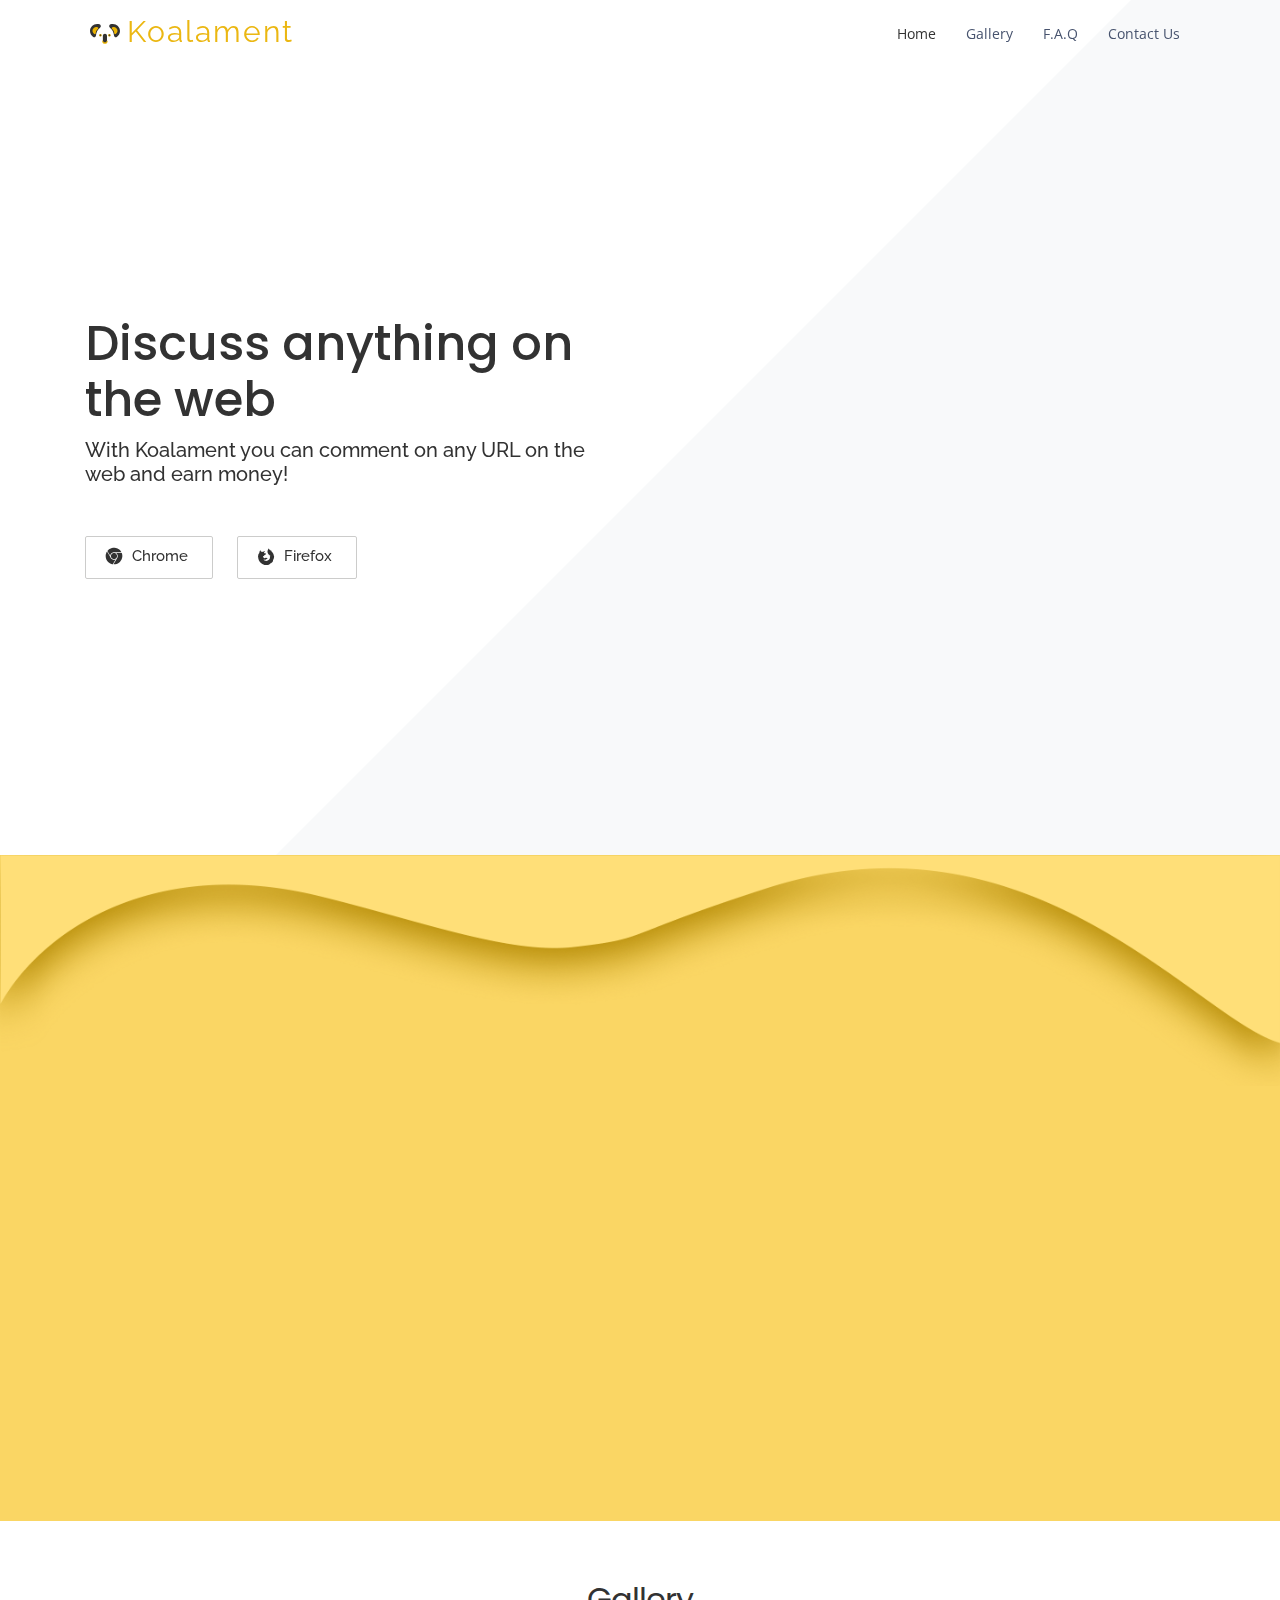
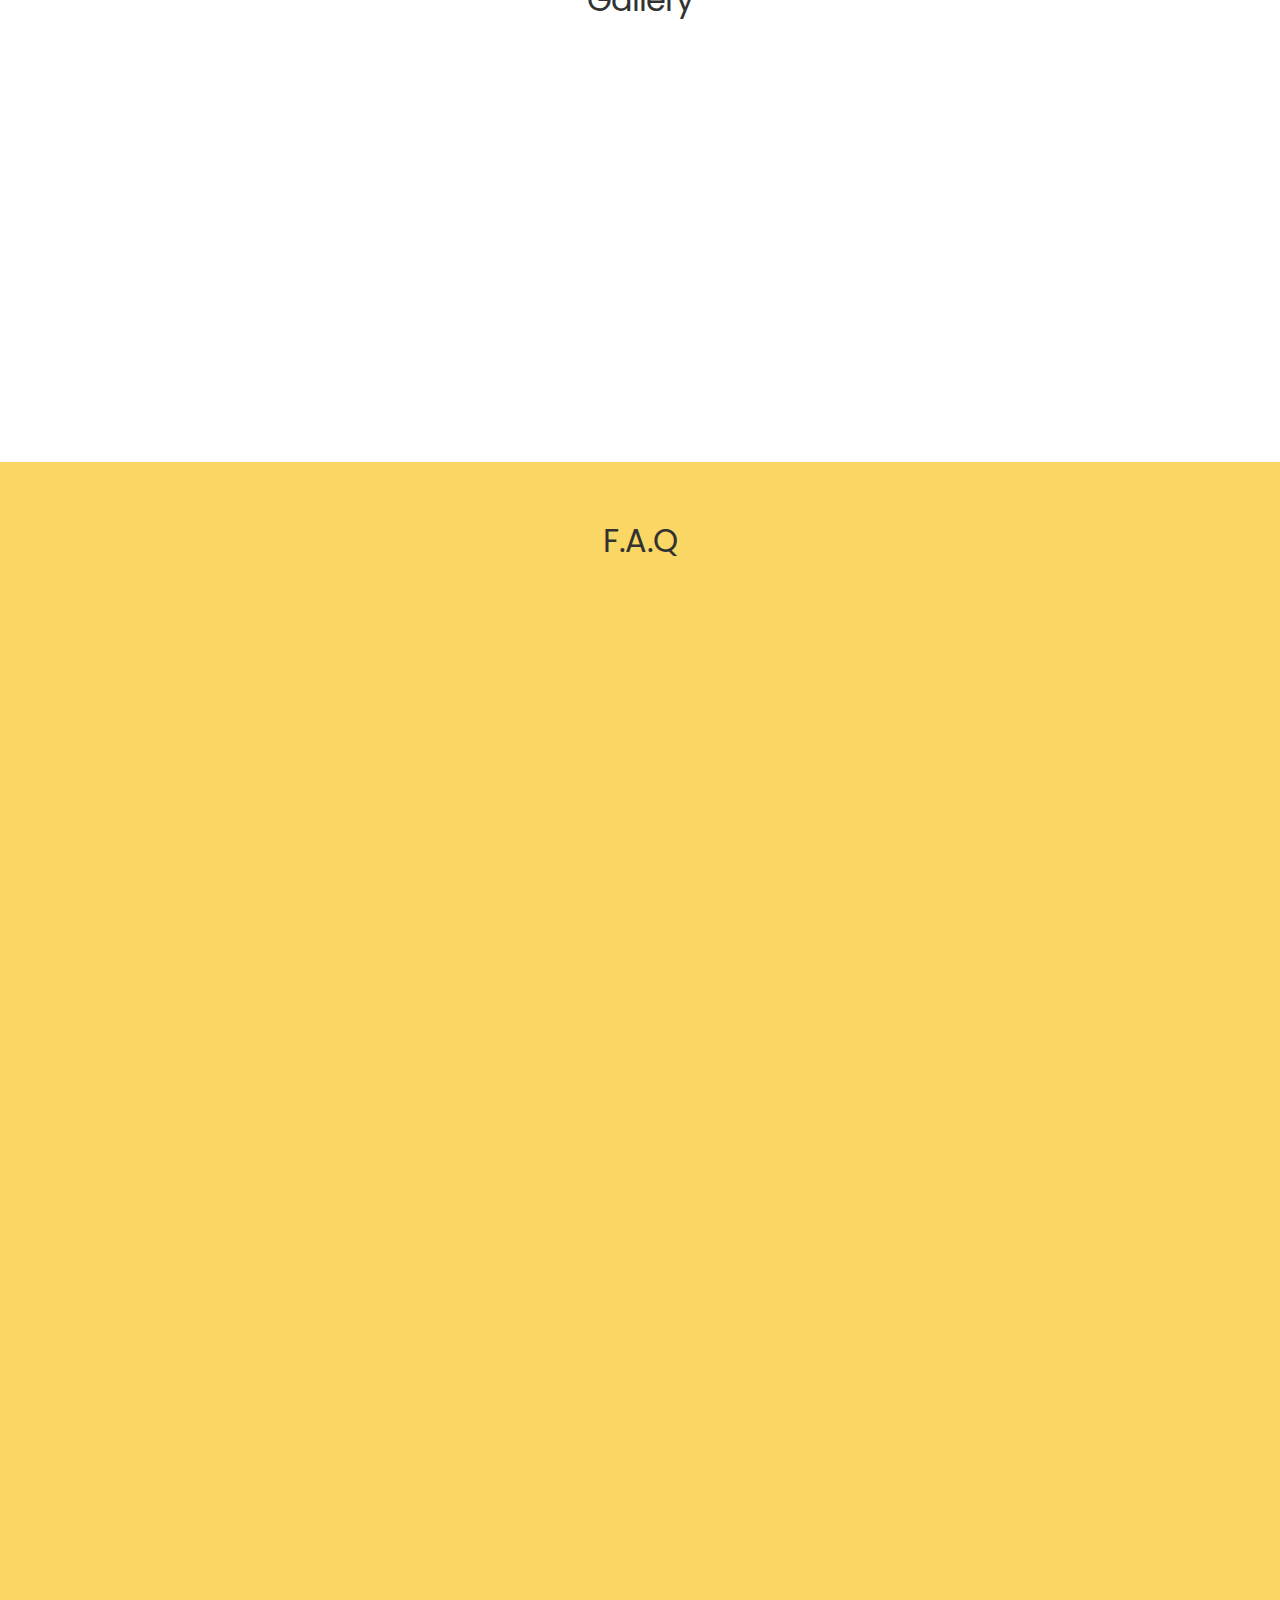
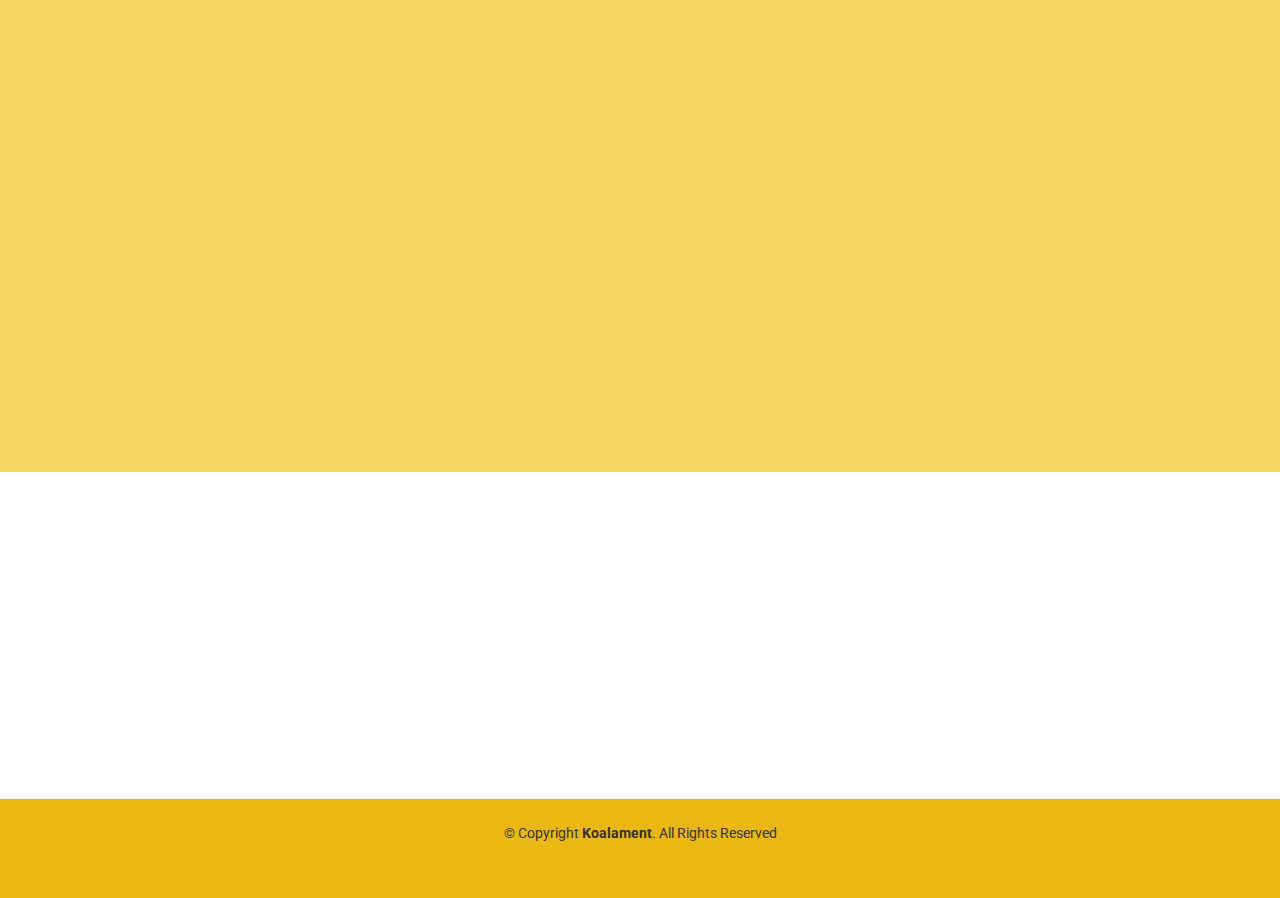
==== commit 2ca99340: "fix typo" ====
--- a/index.html
+++ b/index.html
@@ -72,8 +72,8 @@
       <div class="row">
         <div class="col-lg-6 d-lg-flex flex-lg-column justify-content-center align-items-stretch pt-5 pt-lg-0 order-2 order-lg-1" data-aos="fade-up">
           <div>
-            <h1>discuss everything on the web</h1>
-            <h2>With koalament you can comment on any URL on the web and earn money!
+            <h1>Discuss anything on the web</h1>
+            <h2>With Koalament you can comment on any URL on the web and earn money!
 
             </h2>
             <a href="https://chrome.google.com/webstore/detail/koalament/igecidcneciljgfkimafpbhkhmekadea" target='_blank' class="download-btn"><i class='bx bxl-chrome'></i>Chrome</a>
@@ -103,7 +103,7 @@
         <div class="pm receiver" data-aos="fade-up">
           <img src='./assets/img/koala icon.svg' width="100px" />
           <span>
-            koalament is an open soarce commenting service that uses an extention to store 
+            Koalament is an open source commenting service that uses an extention to store 
             comments on the <b class='sv'>Bitcoin SV</b> blockchain whitout requiring any permission to access 
             the browsers data <span class='light'> (you can check that in the permission section after installing 
             the extention) </span>
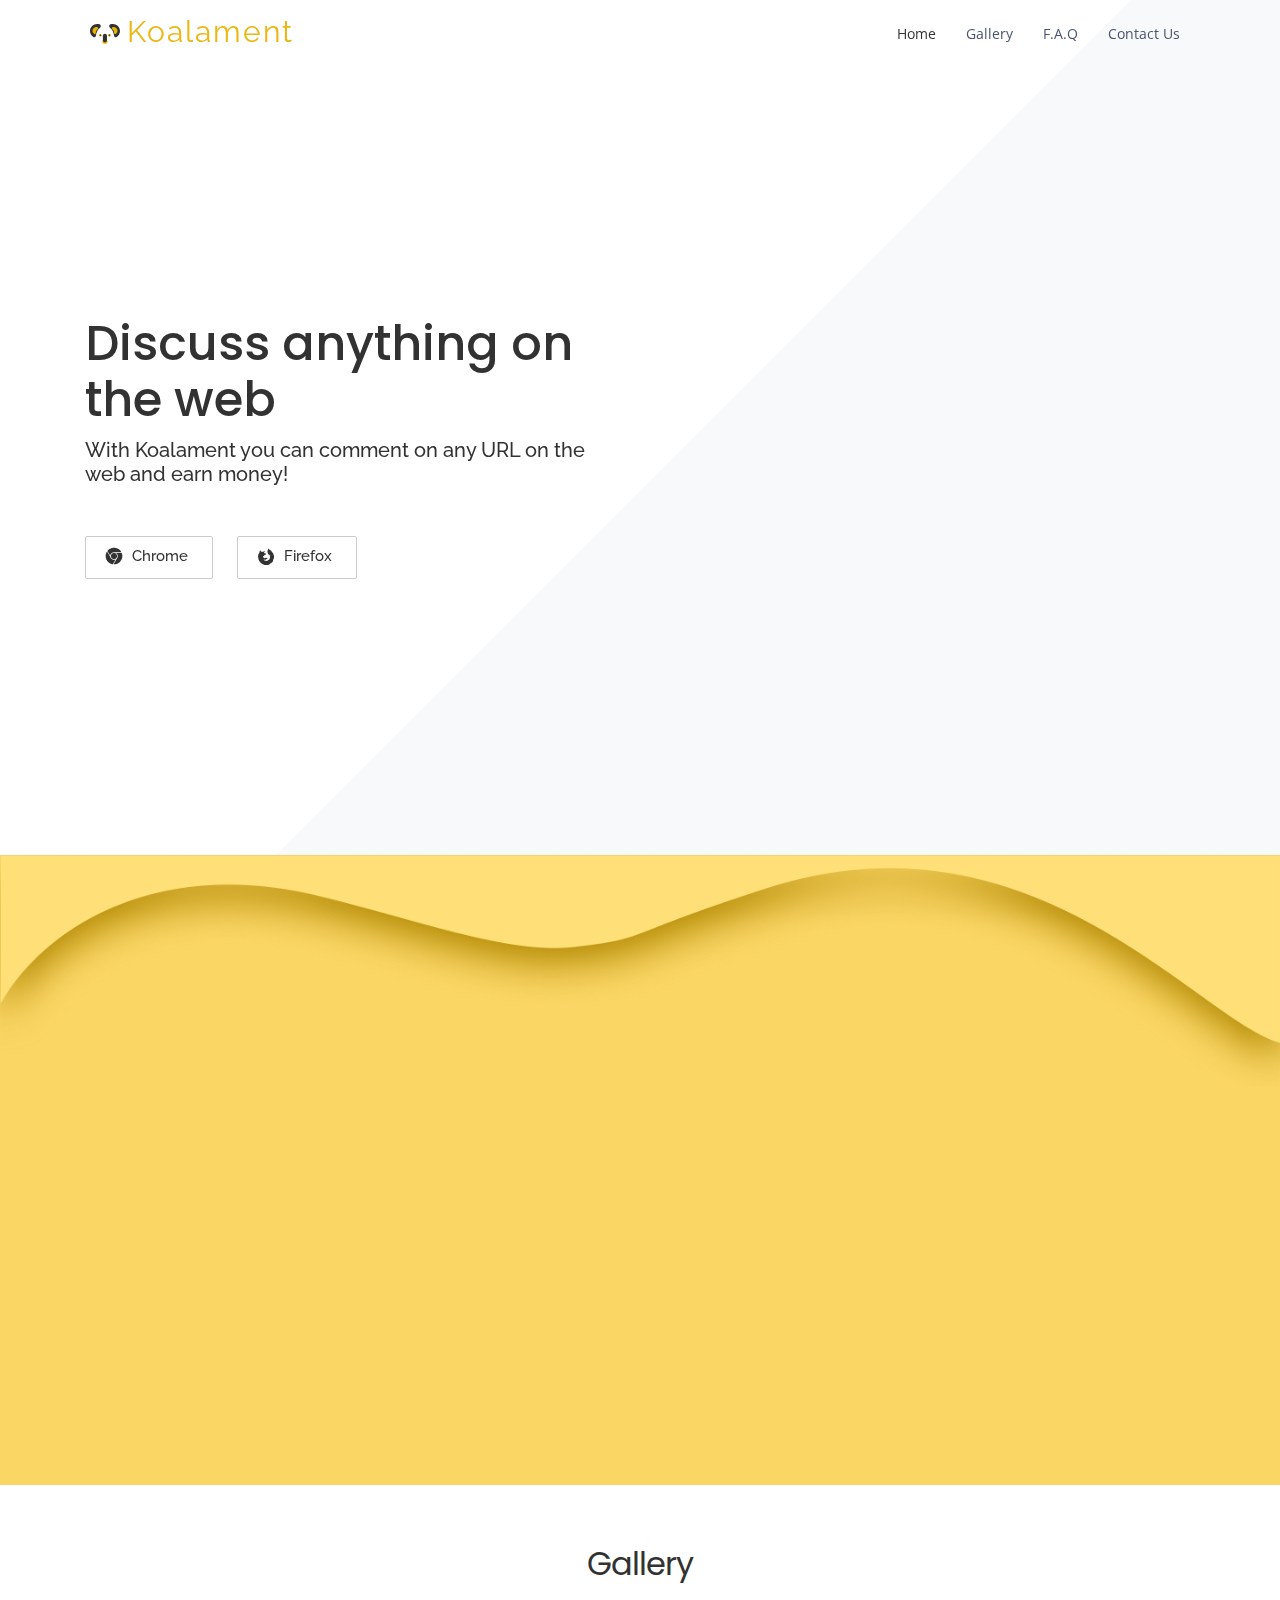
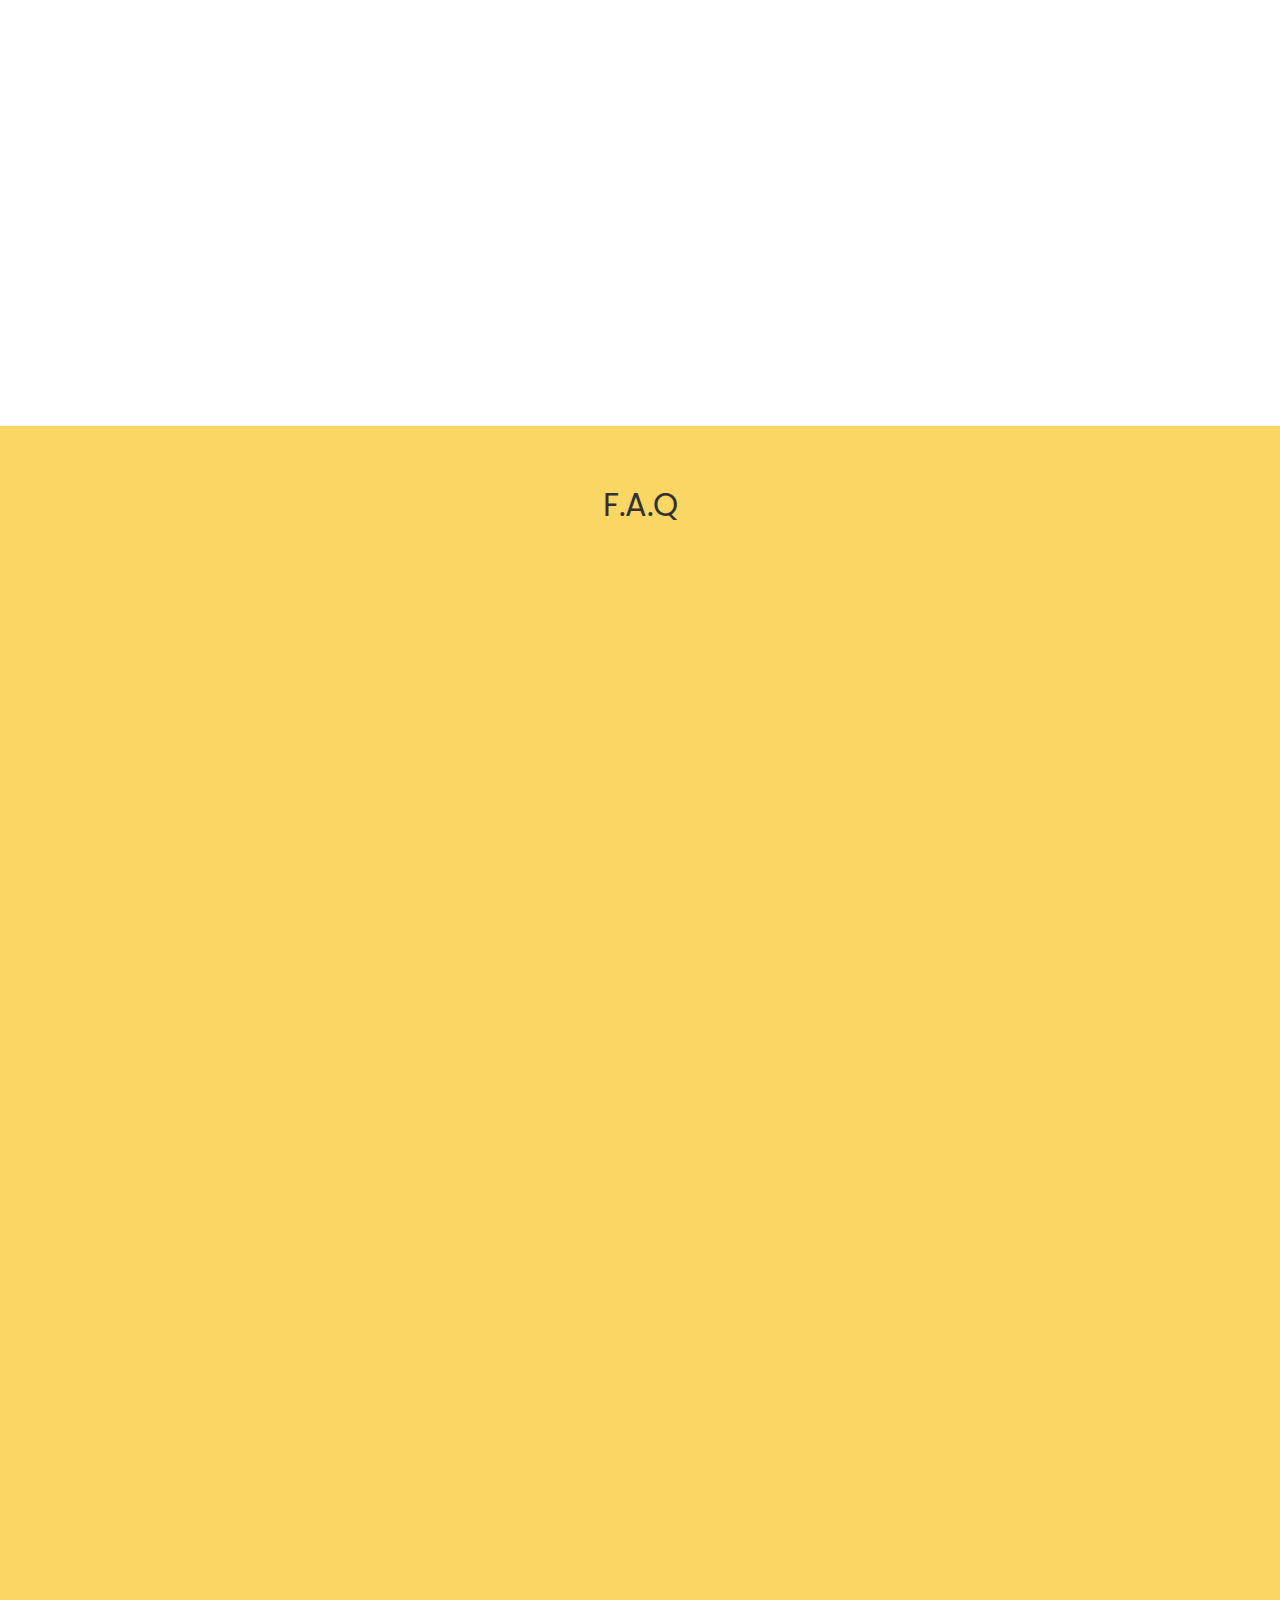
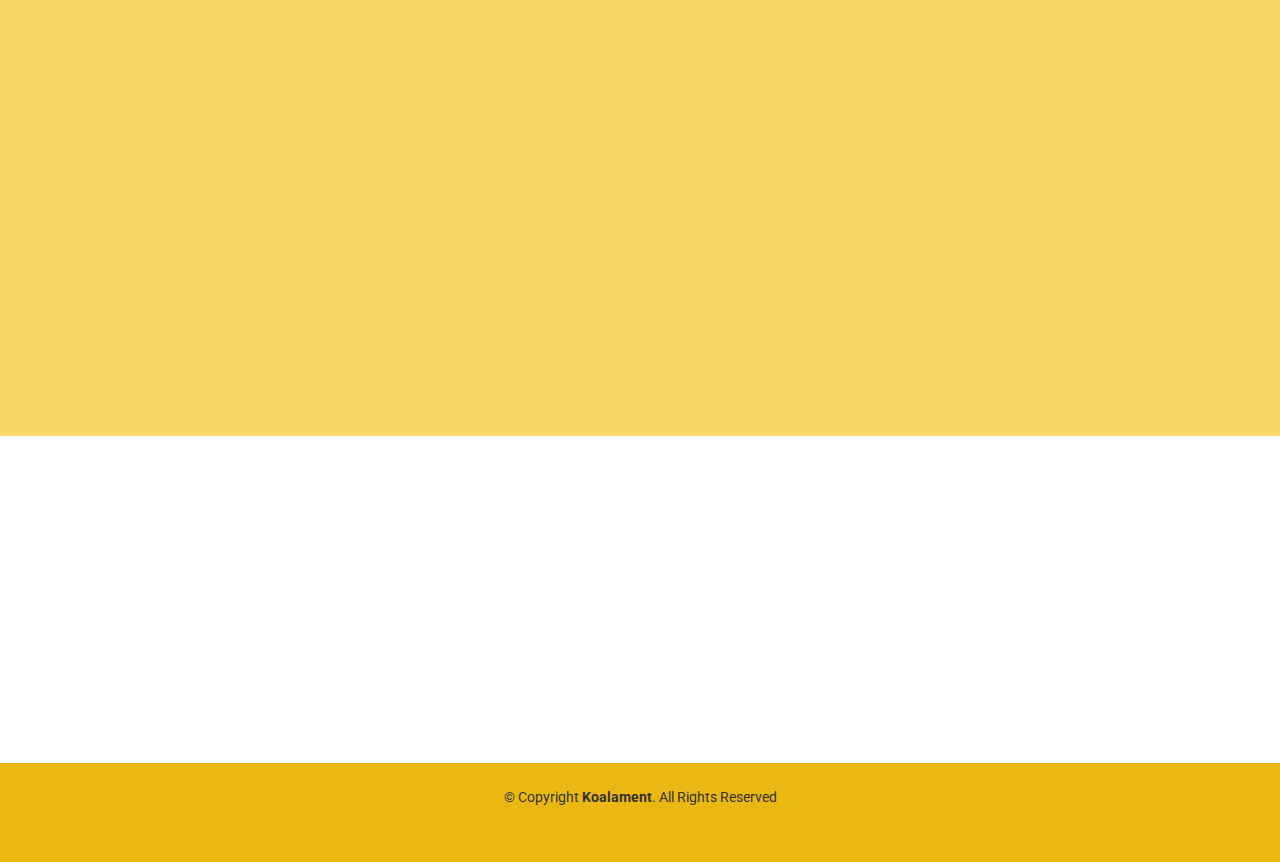
==== commit 8a35a84d: "Update contents" ====
--- a/index.html
+++ b/index.html
@@ -5,7 +5,7 @@
   <meta charset="utf-8">
   <meta content="width=device-width, initial-scale=1.0" name="viewport">
 
-  <title>Koalament Bootstrap Template - Index</title>
+  <title>Koalament</title>
   <meta content="" name="descriptison">
   <meta content="" name="keywords">
 
@@ -82,7 +82,7 @@
           </div>
         </div>
         <div class="col-lg-6 d-lg-flex flex-lg-column align-items-stretch order-1 order-lg-2 hero-img" data-aos="fade-up">
-          <iframe width="560" height="315" src="https://www.youtube.com/embed/clvOg27eRLc" frameborder="0" allow="accelerometer; autoplay; encrypted-media; gyroscope; picture-in-picture" allowfullscreen=""></iframe>
+          <iframe width="100%" height="315" src="https://www.youtube.com/embed/clvOg27eRLc" frameborder="0" allow="accelerometer; autoplay; encrypted-media; gyroscope; picture-in-picture" allowfullscreen=""></iframe>
         </div>
       </div>
     </div>
@@ -103,10 +103,9 @@
         <div class="pm receiver" data-aos="fade-up">
           <img src='./assets/img/koala icon.svg' width="100px" />
           <span>
-            Koalament is an open source commenting service that uses an extention to store 
-            comments on the <b class='sv'>Bitcoin SV</b> blockchain whitout requiring any permission to access 
-            the browsers data <span class='light'> (you can check that in the permission section after installing 
-            the extention) </span>
+            Koalament is an open source commenting service that uses an extension to store 
+            comments on the <b class='sv'>Bitcoin SV</b> blockchain without requiring any permission to access 
+            the browsers data.
           </span>
         </div>
       </div>
@@ -136,141 +135,7 @@
       </div>
     </section><!-- End Gallery Section -->
 
-    <!-- ======= Testimonials Section ======= -->
-    <!-- <section id="testimonials" class="testimonials section-bg">
-      <div class="container">
-
-        <div class="section-title">
-          <h2>Testimonials</h2>
-          <p>Magnam dolores commodi suscipit. Necessitatibus eius consequatur ex aliquid fuga eum quidem. Sit sint consectetur velit. Quisquam quos quisquam cupiditate. Et nemo qui impedit suscipit alias ea. Quia fugiat sit in iste officiis commodi quidem hic quas.</p>
-        </div>
-
-        <div class="owl-carousel testimonials-carousel" data-aos="fade-up">
-
-          <div class="testimonial-wrap">
-            <div class="testimonial-item">
-              <img src="assets/img/testimonials/testimonials-1.jpg" class="testimonial-img" alt="">
-              <h3>Saul Goodman</h3>
-              <h4>Ceo &amp; Founder</h4>
-              <p>
-                <i class="bx bxs-quote-alt-left quote-icon-left"></i>
-                Proin iaculis purus consequat sem cure digni ssim donec porttitora entum suscipit rhoncus. Accusantium quam, ultricies eget id, aliquam eget nibh et. Maecen aliquam, risus at semper.
-                <i class="bx bxs-quote-alt-right quote-icon-right"></i>
-              </p>
-            </div>
-          </div>
-
-          <div class="testimonial-wrap">
-            <div class="testimonial-item">
-              <img src="assets/img/testimonials/testimonials-2.jpg" class="testimonial-img" alt="">
-              <h3>Sara Wilsson</h3>
-              <h4>Designer</h4>
-              <p>
-                <i class="bx bxs-quote-alt-left quote-icon-left"></i>
-                Export tempor illum tamen malis malis eram quae irure esse labore quem cillum quid cillum eram malis quorum velit fore eram velit sunt aliqua noster fugiat irure amet legam anim culpa.
-                <i class="bx bxs-quote-alt-right quote-icon-right"></i>
-              </p>
-            </div>
-          </div>
-
-          <div class="testimonial-wrap">
-            <div class="testimonial-item">
-              <img src="assets/img/testimonials/testimonials-3.jpg" class="testimonial-img" alt="">
-              <h3>Jena Karlis</h3>
-              <h4>Store Owner</h4>
-              <p>
-                <i class="bx bxs-quote-alt-left quote-icon-left"></i>
-                Enim nisi quem export duis labore cillum quae magna enim sint quorum nulla quem veniam duis minim tempor labore quem eram duis noster aute amet eram fore quis sint minim.
-                <i class="bx bxs-quote-alt-right quote-icon-right"></i>
-              </p>
-            </div>
-          </div>
-
-          <div class="testimonial-wrap">
-            <div class="testimonial-item">
-              <img src="assets/img/testimonials/testimonials-4.jpg" class="testimonial-img" alt="">
-              <h3>Matt Brandon</h3>
-              <h4>Freelancer</h4>
-              <p>
-                <i class="bx bxs-quote-alt-left quote-icon-left"></i>
-                Fugiat enim eram quae cillum dolore dolor amet nulla culpa multos export minim fugiat minim velit minim dolor enim duis veniam ipsum anim magna sunt elit fore quem dolore labore illum veniam.
-                <i class="bx bxs-quote-alt-right quote-icon-right"></i>
-              </p>
-            </div>
-          </div>
-
-          <div class="testimonial-wrap">
-            <div class="testimonial-item">
-              <img src="assets/img/testimonials/testimonials-5.jpg" class="testimonial-img" alt="">
-              <h3>John Larson</h3>
-              <h4>Entrepreneur</h4>
-              <p>
-                <i class="bx bxs-quote-alt-left quote-icon-left"></i>
-                Quis quorum aliqua sint quem legam fore sunt eram irure aliqua veniam tempor noster veniam enim culpa labore duis sunt culpa nulla illum cillum fugiat legam esse veniam culpa fore nisi cillum quid.
-                <i class="bx bxs-quote-alt-right quote-icon-right"></i>
-              </p>
-            </div>
-          </div>
-
-        </div>
-
-      </div>
-    </section>End Testimonials Section -->
-
-    <!-- ======= Pricing Section ======= -->
-    <!-- <section id="pricing" class="pricing">
-      <div class="container">
-
-        <div class="section-title">
-          <h2>Pricing</h2>
-          <p>Magnam dolores commodi suscipit. Necessitatibus eius consequatur ex aliquid fuga eum quidem. Sit sint consectetur velit. Quisquam quos quisquam cupiditate. Et nemo qui impedit suscipit alias ea. Quia fugiat sit in iste officiis commodi quidem hic quas.</p>
-        </div>
-
-        <div class="row no-gutters">
-
-          <div class="col-lg-4 box" data-aos="fade-right">
-            <h3>Free</h3>
-            <h4>$0<span>per month</span></h4>
-            <ul>
-              <li><i class="bx bx-check"></i> Quam adipiscing vitae proin</li>
-              <li><i class="bx bx-check"></i> Nec feugiat nisl pretium</li>
-              <li><i class="bx bx-check"></i> Nulla at volutpat diam uteera</li>
-              <li class="na"><i class="bx bx-x"></i> <span>Pharetra massa massa ultricies</span></li>
-              <li class="na"><i class="bx bx-x"></i> <span>Massa ultricies mi quis hendrerit</span></li>
-            </ul>
-            <a href="#" class="get-started-btn">Get Started</a>
-          </div>
-
-          <div class="col-lg-4 box featured" data-aos="fade-up">
-            <h3>Business</h3>
-            <h4>$29<span>per month</span></h4>
-            <ul>
-              <li><i class="bx bx-check"></i> Quam adipiscing vitae proin</li>
-              <li><i class="bx bx-check"></i> Nec feugiat nisl pretium</li>
-              <li><i class="bx bx-check"></i> Nulla at volutpat diam uteera</li>
-              <li><i class="bx bx-check"></i> Pharetra massa massa ultricies</li>
-              <li><i class="bx bx-check"></i> Massa ultricies mi quis hendrerit</li>
-            </ul>
-            <a href="#" class="get-started-btn">Get Started</a>
-          </div>
-
-          <div class="col-lg-4 box" data-aos="fade-left">
-            <h3>Developer</h3>
-            <h4>$49<span>per month</span></h4>
-            <ul>
-              <li><i class="bx bx-check"></i> Quam adipiscing vitae proin</li>
-              <li><i class="bx bx-check"></i> Nec feugiat nisl pretium</li>
-              <li><i class="bx bx-check"></i> Nulla at volutpat diam uteera</li>
-              <li><i class="bx bx-check"></i> Pharetra massa massa ultricies</li>
-              <li><i class="bx bx-check"></i> Massa ultricies mi quis hendrerit</li>
-            </ul>
-            <a href="#" class="get-started-btn">Get Started</a>
-          </div>
-
-        </div>
-
-      </div>
-    </section>End Pricing Section -->
+    
 
     <!-- ======= Frequently Asked Questions Section ======= -->
     <section id="faq" class="faq section-bg">
@@ -303,10 +168,10 @@
 
             <li data-aos="fade-up">
               <i class="bx bx-help-circle icon-help"></i>
-              <a data-toggle="collapse" class="collapse" href="#accordion-list-1">
+              <a data-toggle="collapse" class="collapse" href="#accordion-list-2">
                 How can I earn money with Koalament?
                 <i class="bx bx-chevron-down icon-show"></i><i class="bx bx-chevron-up icon-close"></i></a>
-              <div id="accordion-list-1" class="collapse show" data-parent=".accordion-list">
+              <div id="accordion-list-2" class="collapse show" data-parent=".accordion-list">
                 <p>
                   By adding comments that other users find valuable. To incentivize users to use Koalament,
                    we designed the Koalament service in a way that users earn money by receiving claps for their comments. 
@@ -318,10 +183,10 @@
 
             <li data-aos="fade-up">
               <i class="bx bx-help-circle icon-help"></i>
-              <a data-toggle="collapse" class="collapse" href="#accordion-list-1">
+              <a data-toggle="collapse" class="collapse" href="#accordion-list-3">
                 How Can I withdraw my earnings?
                 <i class="bx bx-chevron-down icon-show"></i><i class="bx bx-chevron-up icon-close"></i></a>
-              <div id="accordion-list-1" class="collapse show" data-parent=".accordion-list">
+              <div id="accordion-list-3" class="collapse show" data-parent=".accordion-list">
                 <p>
                   There is no withdrawal on Koalament, when you receive a clap, you will be rewarded on your wallet instantly.
                 </p>
@@ -329,10 +194,11 @@
             </li>
 
             <li data-aos="fade-up" data-aos-delay="100">
-              <i class="bx bx-help-circle icon-help"></i> <a data-toggle="collapse" href="#accordion-list-2" class="collapsed">
+              <i class="bx bx-help-circle icon-help"></i>
+              <a data-toggle="collapse" href="#accordion-list-4" class="collapsed">
                 Do I need to pay for using Koalament?
               <i class="bx bx-chevron-down icon-show"></i><i class="bx bx-chevron-up icon-close"></i></a>
-              <div id="accordion-list-2" class="collapse" data-parent=".accordion-list">
+              <div id="accordion-list-4" class="collapse" data-parent=".accordion-list">
                 <p>
                   To prevent users from spamming the network and to cover the expenses of the Koalament team, users pay for the actions as following:
                   Comment: $0.005 plus transaction fee
@@ -344,10 +210,10 @@
             </li>
 
             <li data-aos="fade-up" data-aos-delay="200">
-              <i class="bx bx-help-circle icon-help"></i> <a data-toggle="collapse" href="#accordion-list-3" class="collapsed">
+              <i class="bx bx-help-circle icon-help"></i> <a data-toggle="collapse" href="#accordion-list-5" class="collapsed">
                 What is the payment method?
                 <i class="bx bx-chevron-down icon-show"></i><i class="bx bx-chevron-up icon-close"></i></a>
-              <div id="accordion-list-3" class="collapse" data-parent=".accordion-list">
+              <div id="accordion-list-5" class="collapse" data-parent=".accordion-list">
                 <p>
                   Right now we are using the
                   <a href='https://moneybutton.com' target='_blank' style='display: inline; padding: 0;'>Moneybutton</a>Moneybutton wallet for handling payments, in the future other methods will be added too.
@@ -356,10 +222,10 @@
             </li>
 
             <li data-aos="fade-up" data-aos-delay="300">
-              <i class="bx bx-help-circle icon-help"></i> <a data-toggle="collapse" href="#accordion-list-4" class="collapsed">
+              <i class="bx bx-help-circle icon-help"></i> <a data-toggle="collapse" href="#accordion-list-6" class="collapsed">
                 Is clap different from like?
                 <i class="bx bx-chevron-down icon-show"></i><i class="bx bx-chevron-up icon-close"></i></a>
-              <div id="accordion-list-4" class="collapse" data-parent=".accordion-list">
+              <div id="accordion-list-6" class="collapse" data-parent=".accordion-list">
                 <p>
                   Yes it is, in other platforms like Instagram, you can like a post or comment once but we didn't want that, 
                   so we designed Koalament in a way that you can clap for a comment many times if you find it valuable but you need to pay for that!
@@ -368,10 +234,10 @@
             </li>
 
             <li data-aos="fade-up" data-aos-delay="400">
-              <i class="bx bx-help-circle icon-help"></i> <a data-toggle="collapse" href="#accordion-list-5" class="collapsed">
+              <i class="bx bx-help-circle icon-help"></i> <a data-toggle="collapse" href="#accordion-list-7" class="collapsed">
                 What does it mean to “BOO” a comment?
                 <i class="bx bx-chevron-down icon-show"></i><i class="bx bx-chevron-up icon-close"></i></a>
-              <div id="accordion-list-5" class="collapse" data-parent=".accordion-list">
+              <div id="accordion-list-7" class="collapse" data-parent=".accordion-list">
                 <p>
                   BOO shows your disapproval towards a comment.
                 </p>
@@ -379,10 +245,10 @@
             </li>
 
             <li data-aos="fade-up" data-aos-delay="400">
-              <i class="bx bx-help-circle icon-help"></i> <a data-toggle="collapse" href="#accordion-list-5" class="collapsed">
+              <i class="bx bx-help-circle icon-help"></i> <a data-toggle="collapse" href="#accordion-list-8" class="collapsed">
                 Why is the cost of different actions not the same?
                 <i class="bx bx-chevron-down icon-show"></i><i class="bx bx-chevron-up icon-close"></i></a>
-              <div id="accordion-list-5" class="collapse" data-parent=".accordion-list">
+              <div id="accordion-list-8" class="collapse" data-parent=".accordion-list">
                 <p>
                   Note that the reason for paying almost twice for liking or thrice for Booing a comment is to prevent users 
                   from promoting low-quality comments or suppressing a valid one. The logic behind this pricing is the behavior of trolls, 
@@ -394,10 +260,10 @@
             </li>
 
             <li data-aos="fade-up" data-aos-delay="400">
-              <i class="bx bx-help-circle icon-help"></i> <a data-toggle="collapse" href="#accordion-list-6" class="collapsed">
+              <i class="bx bx-help-circle icon-help"></i> <a data-toggle="collapse" href="#accordion-list-9" class="collapsed">
                 How can I make sure the comments are not manipulated?
                 <i class="bx bx-chevron-down icon-show"></i><i class="bx bx-chevron-up icon-close"></i></a>
-              <div id="accordion-list-6" class="collapse" data-parent=".accordion-list">
+              <div id="accordion-list-9" class="collapse" data-parent=".accordion-list">
                 <p>
                   All the comments will be stored on the blockchain, you don’t even need our service to read the comments.
                   We can remove a comment from our database, but it won’t be deleted from the blockchain.
@@ -406,10 +272,10 @@
             </li>
 
             <li data-aos="fade-up" data-aos-delay="400">
-              <i class="bx bx-help-circle icon-help"></i> <a data-toggle="collapse" href="#accordion-list-7" class="collapsed">
+              <i class="bx bx-help-circle icon-help"></i> <a data-toggle="collapse" href="#accordion-list-10" class="collapsed">
                 Can I participate in developing Koalament?
                 <i class="bx bx-chevron-down icon-show"></i><i class="bx bx-chevron-up icon-close"></i></a>
-              <div id="accordion-list-7" class="collapse" data-parent=".accordion-list">
+              <div id="accordion-list-10" class="collapse" data-parent=".accordion-list">
                 <p>
                   Yes you can, and honestly, we would love to see others using our service
                   There are two ways to achieve that: <br />
@@ -422,10 +288,10 @@
             </li>
 
             <li data-aos="fade-up" data-aos-delay="400">
-              <i class="bx bx-help-circle icon-help"></i> <a data-toggle="collapse" href="#accordion-list-8" class="collapsed">
+              <i class="bx bx-help-circle icon-help"></i> <a data-toggle="collapse" href="#accordion-list-11" class="collapsed">
                 Do I need to register to use Koalament?
                 <i class="bx bx-chevron-down icon-show"></i><i class="bx bx-chevron-up icon-close"></i></a>
-              <div id="accordion-list-8" class="collapse" data-parent=".accordion-list">
+              <div id="accordion-list-11" class="collapse" data-parent=".accordion-list">
                 <p>
                   Registration is not required for using Koalament, although you need to have a Moneybutton wallet.
                 </p>
@@ -433,10 +299,10 @@
             </li>
 
             <li data-aos="fade-up" data-aos-delay="400">
-              <i class="bx bx-help-circle icon-help"></i> <a data-toggle="collapse" href="#accordion-list-8" class="collapsed">
+              <i class="bx bx-help-circle icon-help"></i> <a data-toggle="collapse" href="#accordion-list-12" class="collapsed">
                 How can I use Koalament?
                 <i class="bx bx-chevron-down icon-show"></i><i class="bx bx-chevron-up icon-close"></i></a>
-              <div id="accordion-list-8" class="collapse" data-parent=".accordion-list">
+              <div id="accordion-list-12" class="collapse" data-parent=".accordion-list">
                 <p>
                   By  following these steps, you can easily start using Koalament: <br />
                     1. Installing the Koalament extension on Chrome or Firefox <br />
@@ -449,10 +315,10 @@
             </li>
 
             <li data-aos="fade-up" data-aos-delay="400">
-              <i class="bx bx-help-circle icon-help"></i> <a data-toggle="collapse" href="#accordion-list-11" class="collapsed">
+              <i class="bx bx-help-circle icon-help"></i> <a data-toggle="collapse" href="#accordion-list-13" class="collapsed">
                 Can I use Koalament anonymously?
                 <i class="bx bx-chevron-down icon-show"></i><i class="bx bx-chevron-up icon-close"></i></a>
-              <div id="accordion-list-11" class="collapse" data-parent=".accordion-list">
+              <div id="accordion-list-13" class="collapse" data-parent=".accordion-list">
                 <p>
                   The comments are shown with the nickname you choose, but being totally anonymous is not something that can happen on BSV blockchain, 
                   and to be honest we are not looking for such a feature either. So it is better to say that you can use Koalament pseudonymously 
@@ -462,10 +328,10 @@
             </li>
 
             <li data-aos="fade-up" data-aos-delay="400">
-              <i class="bx bx-help-circle icon-help"></i> <a data-toggle="collapse" href="#accordion-list-12" class="collapsed">
+              <i class="bx bx-help-circle icon-help"></i> <a data-toggle="collapse" href="#accordion-list-14" class="collapsed">
                 Where can I learn more about Koalament?
                 <i class="bx bx-chevron-down icon-show"></i><i class="bx bx-chevron-up icon-close"></i></a>
-              <div id="accordion-list-12" class="collapse" data-parent=".accordion-list">
+              <div id="accordion-list-14" class="collapse" data-parent=".accordion-list">
                 <p>
                   You can read our posts on Medium or ask us directly via email 
                 </p>
@@ -666,4 +532,4 @@
 
 </body>
 
-</html>+</html>
--- a/assets/css/style.css
+++ b/assets/css/style.css
@@ -1302,4 +1302,89 @@
   margin-right: 40px;
   margin-left: 40px;
   max-width: max-content;
+}
+
+@media (max-width: 425px) {
+  .what-is {
+    position: relative;
+    background-color: #FAD664;
+    padding-top: 56px;
+    display: flex;
+  }
+  
+  .what-is>img {
+    position: absolute;
+    top: 0;
+    right: 0;
+    left: 0;
+    width: 100vw;
+  }
+  
+  .sender {
+    display: flex;
+    flex-direction: row-reverse;
+    margin-bottom: 24px;
+    align-items: flex-end;
+  }
+  
+  .pm>span {
+    background-color: #fff;
+    font-family: Roboto;
+    font-style: normal;
+    font-weight: 600;
+    font-size: 20px;
+    padding: 13px 35px;
+    border: 2px dashed #ebb712;
+    color: #323232;
+    display: inline-block;
+    width: 100%;
+  }
+  
+  .sender>span {
+    border-radius: 100px 100px 0;
+  }
+  
+  .sender i {
+    display: none;
+  }
+  
+  .receiver>span {
+    font-size: 16px;
+    padding: 24px;
+    font-weight: 500;
+    border-radius: 25px;
+    width: calc(100%);
+  }
+  
+  .receiver {
+    display: flex;
+    align-items: flex-end;
+  }
+  .receiver img {
+    display: none;
+  }
+  
+  body, div, p, span, button {
+    font-family: 'Roboto', sans-serif;
+  }
+  
+  .sv {
+    color: #cd9d00;
+  }
+  
+  .light {
+    color: #858482;
+  }
+  
+  #hero {
+    min-height: 95vh;
+  }
+  
+  
+  .what-is>.container {
+    flex-grow: 1;
+    margin-right: 16px;
+    margin-left: 16px;
+    max-width: max-content;
+  }
 }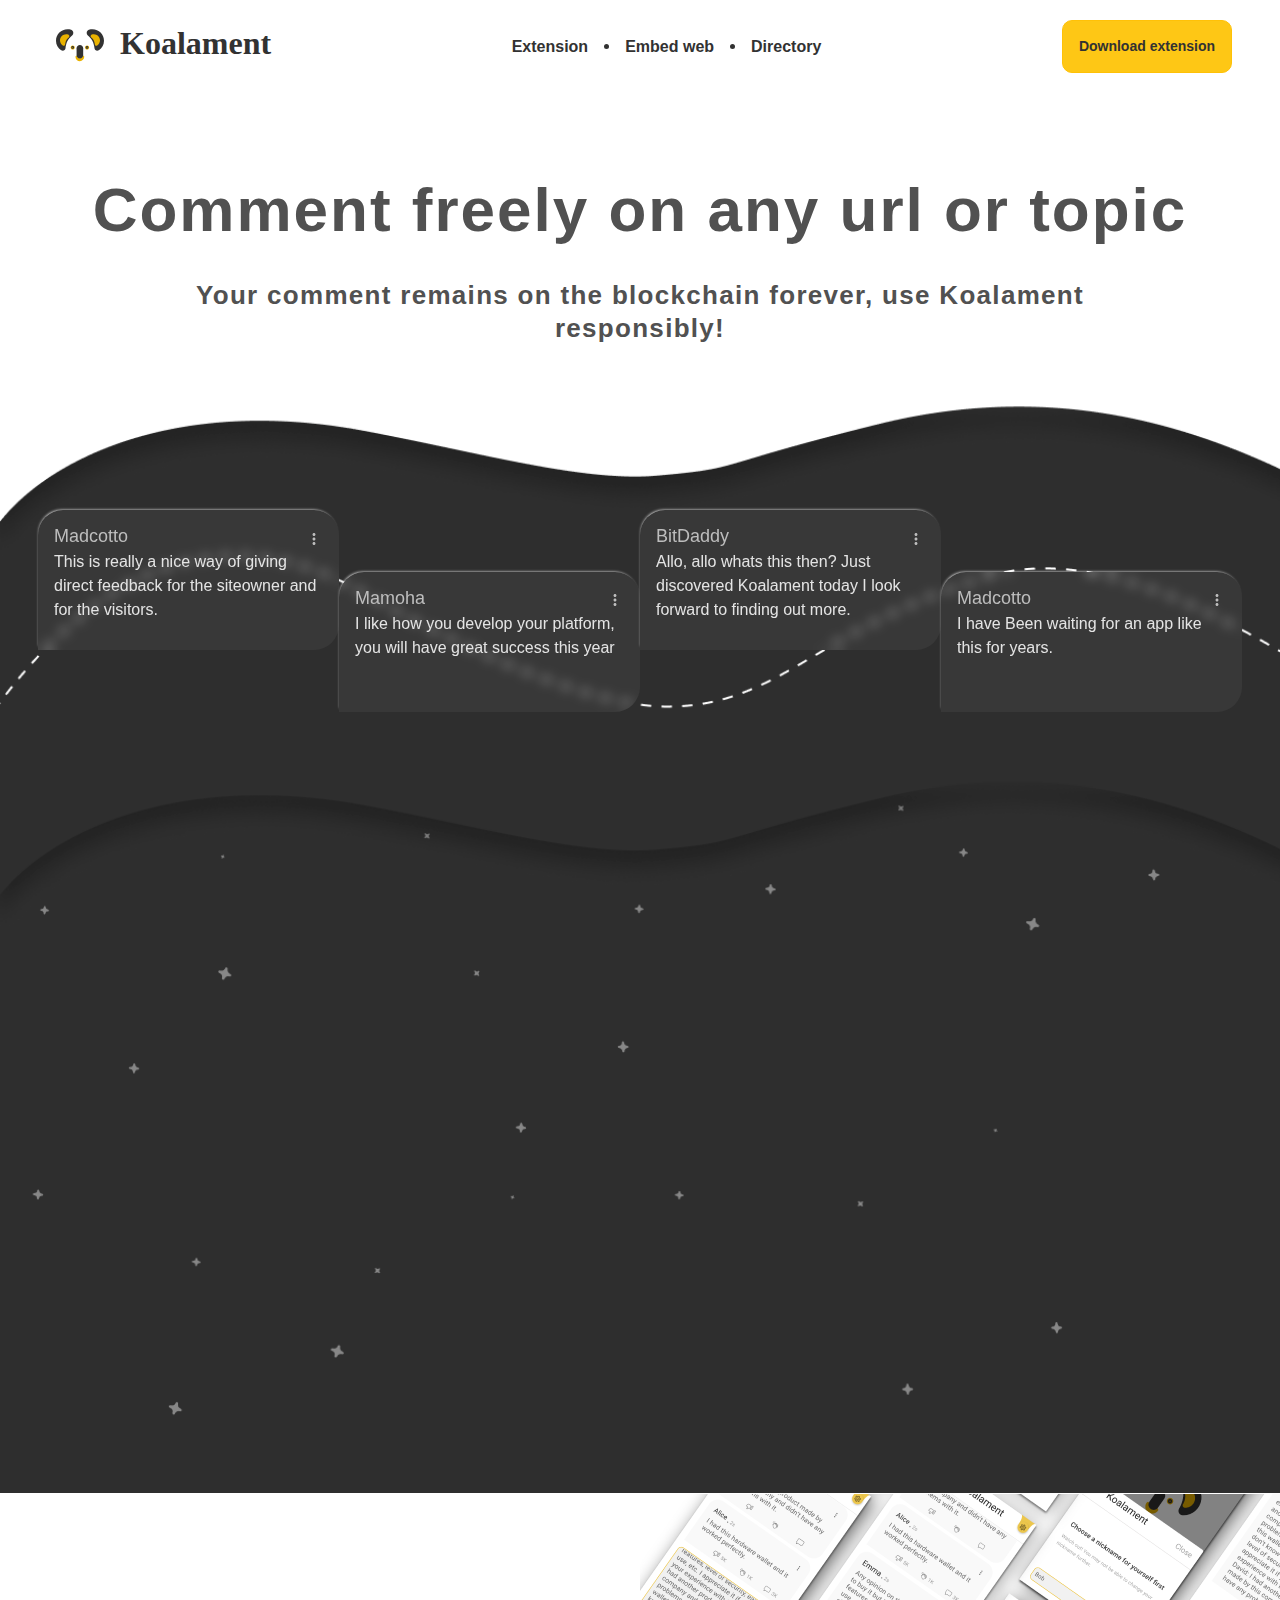
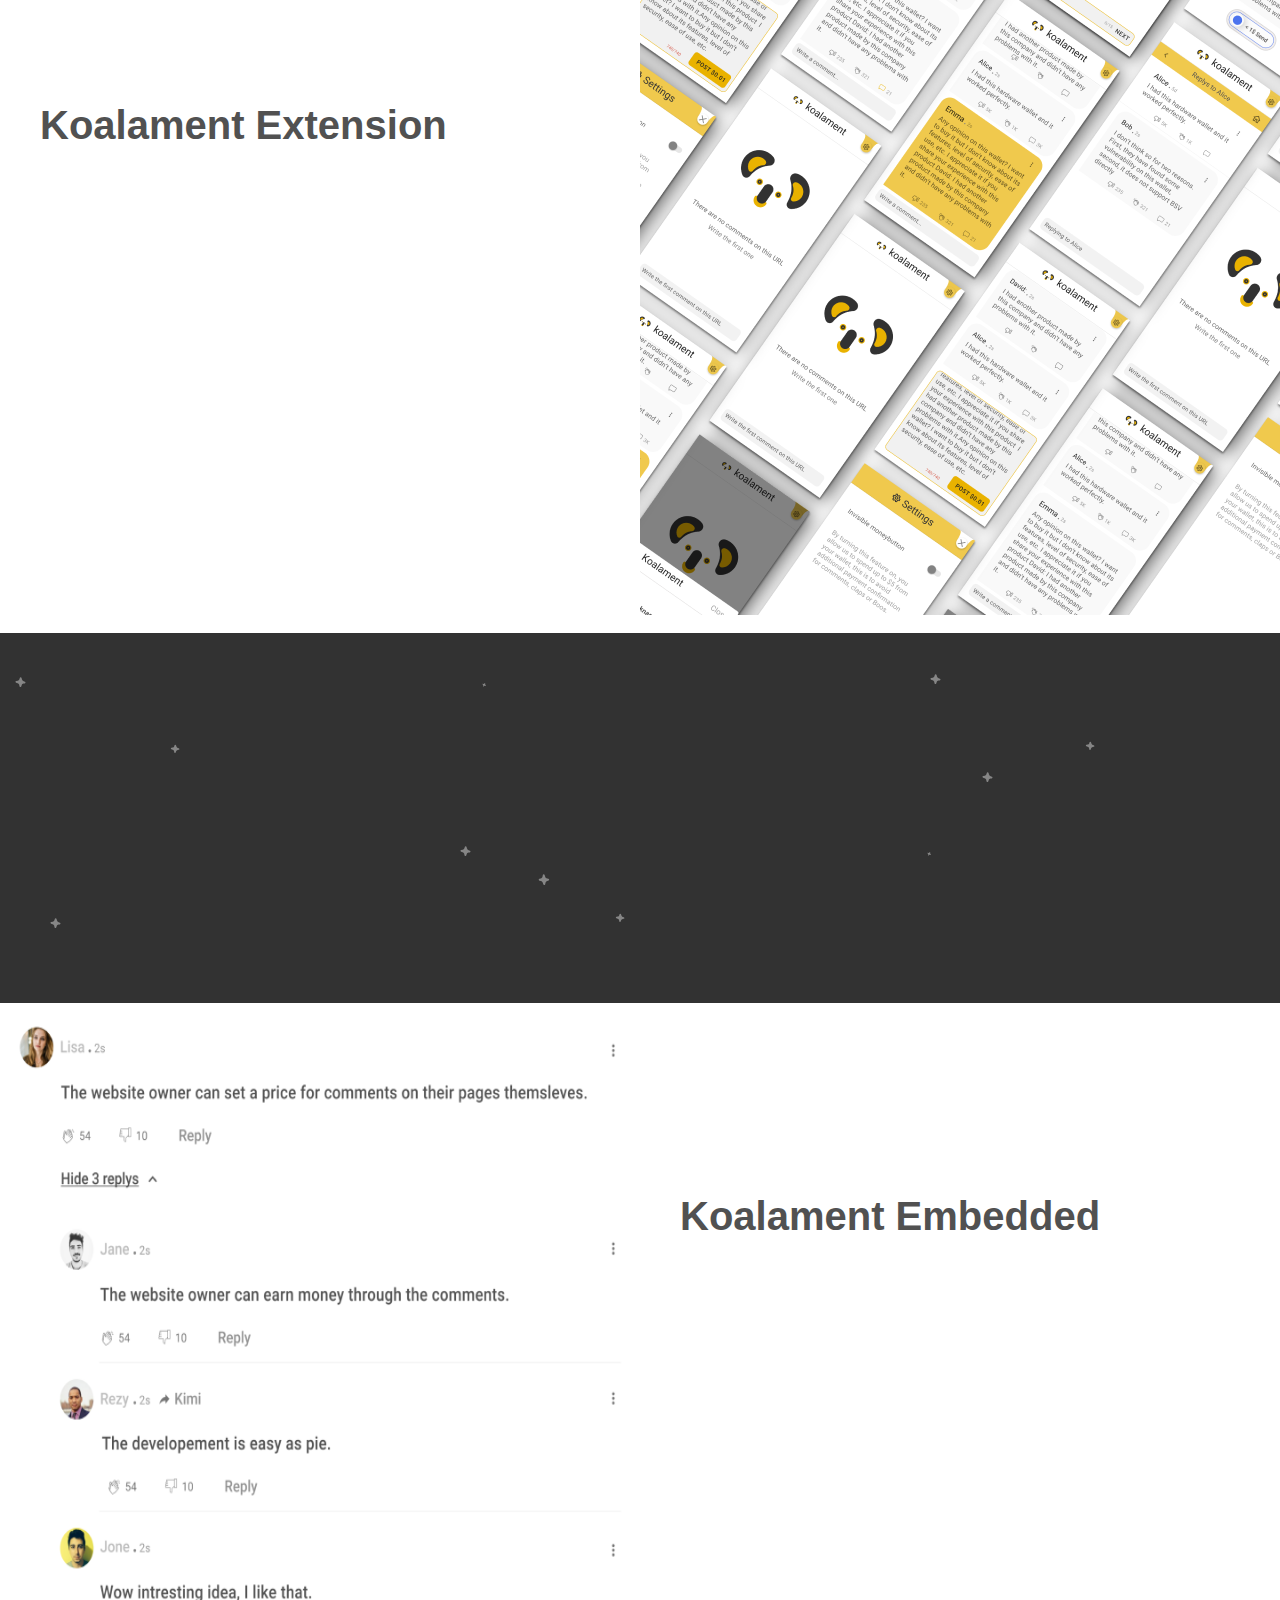
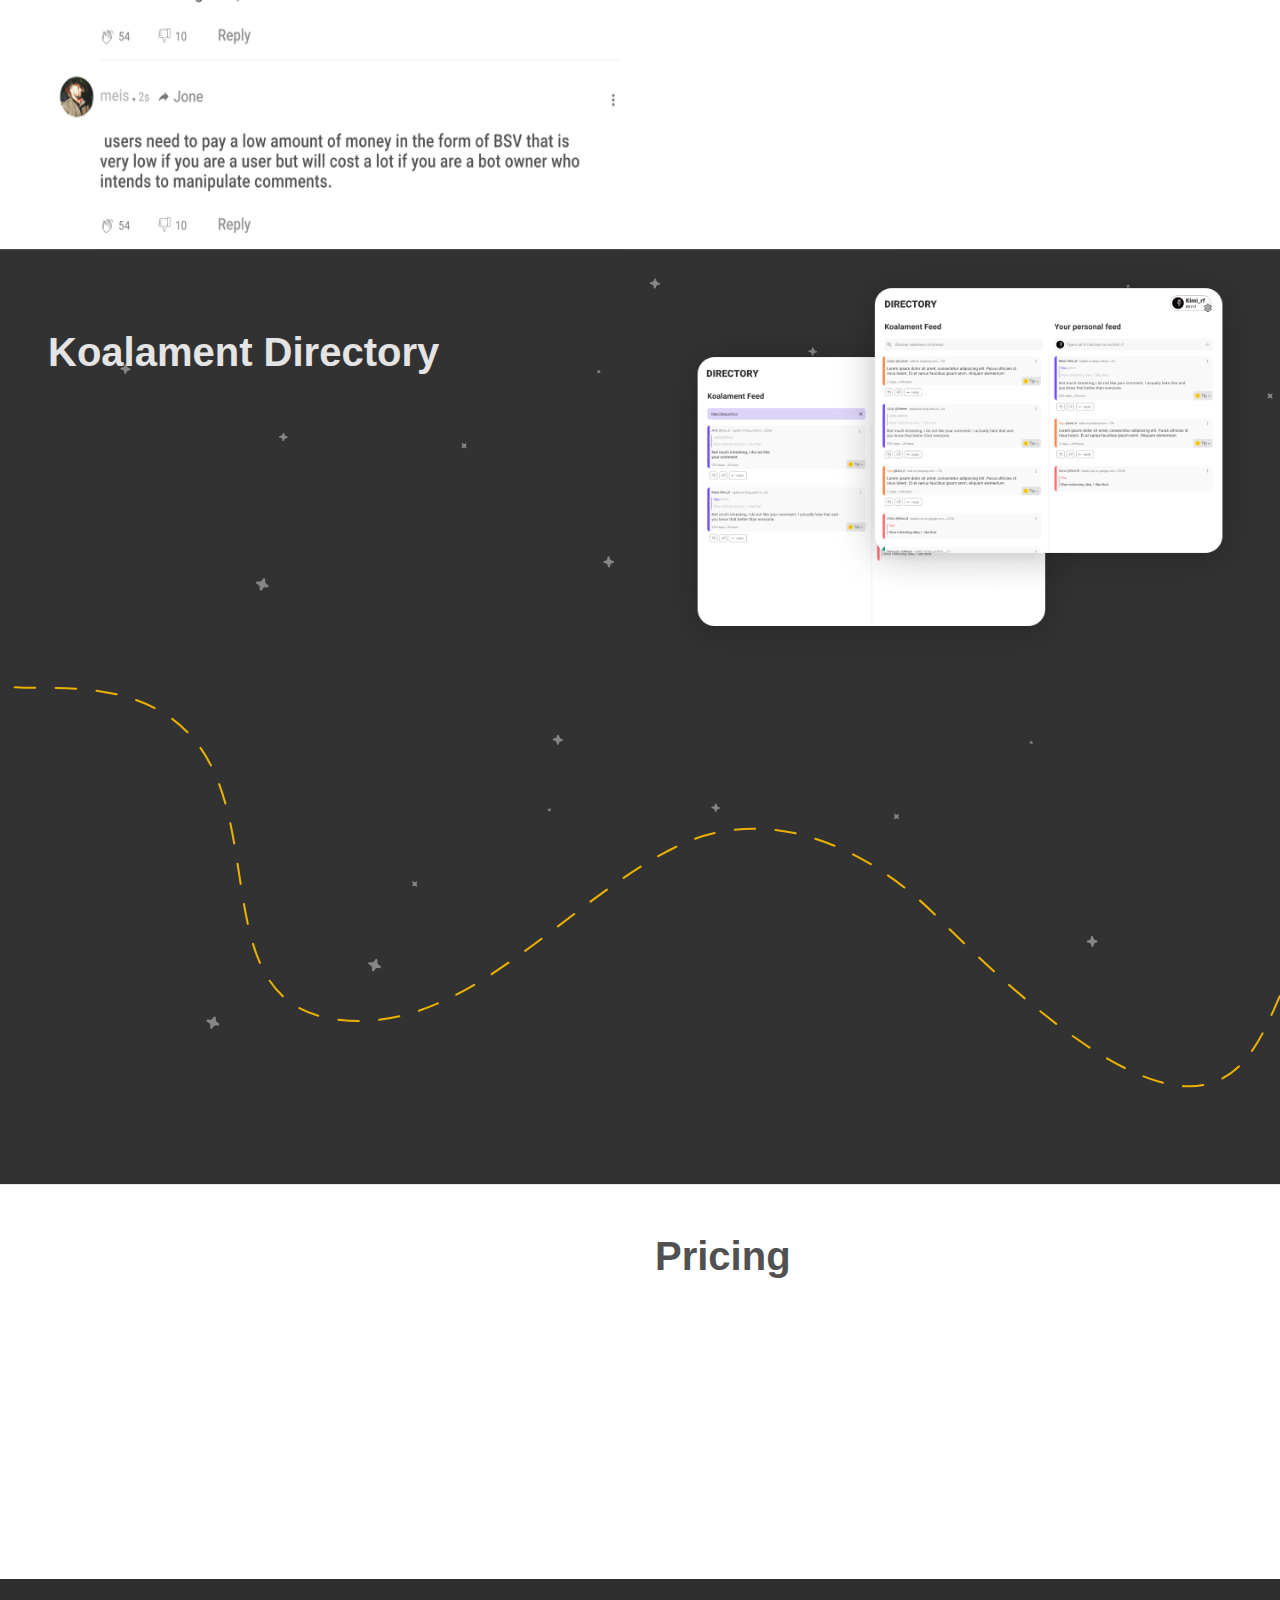
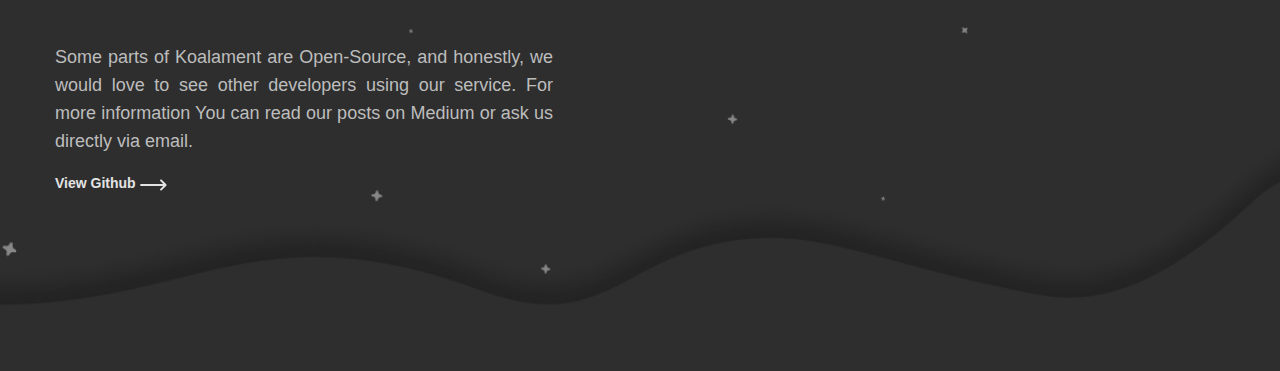
==== commit 56d754ec: "Redesign" ====
--- a/index.html
+++ b/index.html
@@ -1,535 +1,16 @@
-<!DOCTYPE html>
-<html lang="en">
-
-<head>
-  <meta charset="utf-8">
-  <meta content="width=device-width, initial-scale=1.0" name="viewport">
-
-  <title>Koalament</title>
-  <meta content="" name="descriptison">
-  <meta content="" name="keywords">
-
-  <!-- Favicons -->
-  <link href="assets/img/koala icon.svg" rel="icon">
-  <link href="assets/img/apple-touch-icon.png" rel="apple-touch-icon">
-
-  <!-- Google Fonts -->
-  <link href="https://fonts.googleapis.com/css?family=Open+Sans:300,300i,400,400i,600,600i,700,700i|Raleway:300,300i,400,400i,500,500i,600,600i,700,700i|Poppins:300,300i,400,400i,500,500i,600,600i,700,700i" rel="stylesheet">
-
-  <!-- Vendor CSS Files -->
-  <link href="assets/vendor/bootstrap/css/bootstrap.min.css" rel="stylesheet">
-  <link href="assets/vendor/icofont/icofont.min.css" rel="stylesheet">
-  <link href="assets/vendor/boxicons/css/boxicons.min.css" rel="stylesheet">
-  <link href="assets/vendor/owl.carousel/assets/owl.carousel.min.css" rel="stylesheet">
-  <link href="assets/vendor/venobox/venobox.css" rel="stylesheet">
-  <link href="assets/vendor/aos/aos.css" rel="stylesheet">
-  <link href='http://fonts.googleapis.com/css?family=Roboto' rel='stylesheet' type='text/css'>
-
-  <!-- Template Main CSS File -->
-  <link href="assets/css/style.css" rel="stylesheet">
-
-  <!-- =======================================================
-  * Template Name: Koalament - v2.0.0
-  * Template URL: https://bootstrapmade.com/free-bootstrap-app-landing-page-template/
-  * Author: BootstrapMade.com
-  * License: https://bootstrapmade.com/license/
-  ======================================================== -->
-  <link rel="chrome-webstore-item" href="https://chrome.google.com/webstore/detail/igecidcneciljgfkimafpbhkhmekadea">
-</head>
-
-<body>
-
-  <!-- ======= Header ======= -->
-  <header id="header" class="fixed-top">
-    <div class="container d-flex">
-
-      <div class="logo mr-auto">
-        <a href="index.html"><img src="assets/img/koala icon.svg" alt="" class="img-fluid"></a>
-        <h1 class="text-light"><a href="index.html">Koalament</a></h1>
-        <!-- Uncomment below if you prefer to use an image logo -->
-      </div>
-
-      <nav class="nav-menu d-none d-lg-block">
-        <ul>
-          <li class="active"><a href="#header">Home</a></li>
-          <!-- <li><a href="#features">App Features</a></li> -->
-          <li><a href="#gallery">Gallery</a></li>
-          <!-- <li><a href="#pricing">Pricing</a></li> -->
-          <li><a href="#faq">F.A.Q</a></li>
-          <li><a href="#contact">Contact Us</a></li>
-
-          <li class="get-started" id='downloadExtention' onclick="installExtention()"><a href="#features">Download for <span id='browser'></span> </a></li>
-        </ul>
-      </nav><!-- .nav-menu -->
-
-    </div>
-  </header><!-- End Header -->
-
-  <!-- ======= Hero Section ======= -->
-  <section id="hero" class="d-flex align-items-center">
-
-    <div class="container">
-      <div class="row">
-        <div class="col-lg-6 d-lg-flex flex-lg-column justify-content-center align-items-stretch pt-5 pt-lg-0 order-2 order-lg-1" data-aos="fade-up">
-          <div>
-            <h1>Discuss anything on the web</h1>
-            <h2>With Koalament you can comment on any URL on the web and earn money!
-
-            </h2>
-            <a href="https://chrome.google.com/webstore/detail/koalament/igecidcneciljgfkimafpbhkhmekadea" target='_blank' class="download-btn"><i class='bx bxl-chrome'></i>Chrome</a>
-            <a href="https://addons.mozilla.org/en-US/firefox/addon/koalament/" target='_blank' class="download-btn"><i class='bx bxl-firefox' ></i>Firefox</a>
-            <!-- <a href="#" class="download-chrome"> download for chrome</a> -->
-          </div>
-        </div>
-        <div class="col-lg-6 d-lg-flex flex-lg-column align-items-stretch order-1 order-lg-2 hero-img" data-aos="fade-up">
-          <iframe width="100%" height="315" src="https://www.youtube.com/embed/clvOg27eRLc" frameborder="0" allow="accelerometer; autoplay; encrypted-media; gyroscope; picture-in-picture" allowfullscreen=""></iframe>
-        </div>
-      </div>
-    </div>
-
-  </section><!-- End Hero -->
-
-  <main id="main">
-
-    <section class="contact section-bg what-is">
-      <img src='./assets//img/FINAL.svg' />
-      <div class="container">
-
-        <div class="pm sender" data-aos="fade-up">
-          <i class='bx bxs-user-circle'></i>
-          <span>What is Koalament?</span>
-        </div>
-
-        <div class="pm receiver" data-aos="fade-up">
-          <img src='./assets/img/koala icon.svg' width="100px" />
-          <span>
-            Koalament is an open source commenting service that uses an extension to store 
-            comments on the <b class='sv'>Bitcoin SV</b> blockchain without requiring any permission to access 
-            the browsers data.
-          </span>
-        </div>
-      </div>
-    </section>
-    <!-- ======= Gallery Section ======= -->
-    <section id="gallery" class="gallery">
-      <div class="container">
-
-        <div class="section-title">
-          <h2>Gallery</h2>
-        </div>
-
-        <div class="owl-carousel gallery-carousel" data-aos="fade-up">
-          <a href="assets/img/gallery/Frame 121.png" class="venobox" data-gall="gallery-carousel"><img src="assets/img/gallery/Frame 121.png" alt=""></a>
-          <a href="assets/img/gallery/Frame 122.png" class="venobox" data-gall="gallery-carousel"><img src="assets/img/gallery/Frame 122.png" alt=""></a>
-          <a href="assets/img/gallery/Frame 123.png" class="venobox" data-gall="gallery-carousel"><img src="assets/img/gallery/Frame 123.png" alt=""></a>
-          <a href="assets/img/gallery/Frame 124.png" class="venobox" data-gall="gallery-carousel"><img src="assets/img/gallery/Frame 124.png" alt=""></a>
-          <a href="assets/img/gallery/Frame 125.png" class="venobox" data-gall="gallery-carousel"><img src="assets/img/gallery/Frame 125.png" alt=""></a>
-          <a href="assets/img/gallery/Frame 126.png" class="venobox" data-gall="gallery-carousel"><img src="assets/img/gallery/Frame 126.png" alt=""></a>
-          <a href="assets/img/gallery/Frame 127.png" class="venobox" data-gall="gallery-carousel"><img src="assets/img/gallery/Frame 127.png" alt=""></a>
-          <a href="assets/img/gallery/Frame 128.png" class="venobox" data-gall="gallery-carousel"><img src="assets/img/gallery/Frame 128.png" alt=""></a>
-          <a href="assets/img/gallery/Frame 129.png" class="venobox" data-gall="gallery-carousel"><img src="assets/img/gallery/Frame 129.png" alt=""></a>
-          <a href="assets/img/gallery/Frame 130.png" class="venobox" data-gall="gallery-carousel"><img src="assets/img/gallery/Frame 130.png" alt=""></a>
-          <a href="assets/img/gallery/Frame 131.png" class="venobox" data-gall="gallery-carousel"><img src="assets/img/gallery/Frame 131.png" alt=""></a>
-        </div>
-
-      </div>
-    </section><!-- End Gallery Section -->
-
-    
-
-    <!-- ======= Frequently Asked Questions Section ======= -->
-    <section id="faq" class="faq section-bg">
-      <div class="container">
-
-        <div class="section-title">
-
-          <h2>F.A.Q</h2>
-          <!-- <p>Magnam dolores commodi suscipit. Necessitatibus eius consequatur ex aliquid fuga eum quidem. Sit sint consectetur velit. Quisquam quos quisquam cupiditate. Et nemo qui impedit suscipit alias ea. Quia fugiat sit in iste officiis commodi quidem hic quas.</p> -->
-        </div>
-
-        <div class="accordion-list">
-          <ul>
-            <li data-aos="fade-up">
-              <i class="bx bx-help-circle icon-help"></i>
-              <a data-toggle="collapse" class="collapse" href="#accordion-list-1">
-                Why should I use Koalament?
-                <i class="bx bx-chevron-down icon-show"></i><i class="bx bx-chevron-up icon-close"></i></a>
-              <div id="accordion-list-1" class="collapse show" data-parent=".accordion-list">
-                <p>
-                  Currently, commenting services are easily manipulated because of the ability to alter the data and posting fake comments without any cost.
-                  Koalament is addressing these two major issues, when you comment on the Koalament, 
-                  your comment goes right into the BSV blockchain and can be retrieved anytime by anyone. Also, for commenting or promoting other comments, 
-                  users need to pay a low amount of money in the form of BSV which is very low if you are a user, but will cost substantially if you are a 
-                  bot owner who intends to manipulate comments. 
-                  The other reason for using Koalament is that you can earn money out of it by putting valuable comments which others appreciate by clapping. 
-                </p>
-              </div>
-            </li>
-
-            <li data-aos="fade-up">
-              <i class="bx bx-help-circle icon-help"></i>
-              <a data-toggle="collapse" class="collapse" href="#accordion-list-2">
-                How can I earn money with Koalament?
-                <i class="bx bx-chevron-down icon-show"></i><i class="bx bx-chevron-up icon-close"></i></a>
-              <div id="accordion-list-2" class="collapse show" data-parent=".accordion-list">
-                <p>
-                  By adding comments that other users find valuable. To incentivize users to use Koalament,
-                   we designed the Koalament service in a way that users earn money by receiving claps for their comments. 
-                   The interesting thing about Koalament is that you spend only $0.005, and with the first clap your comment receives,
-                   you get your money back, and the rest is your revenue from expressing your thoughts.
-                </p>
-              </div>
-            </li>
-
-            <li data-aos="fade-up">
-              <i class="bx bx-help-circle icon-help"></i>
-              <a data-toggle="collapse" class="collapse" href="#accordion-list-3">
-                How Can I withdraw my earnings?
-                <i class="bx bx-chevron-down icon-show"></i><i class="bx bx-chevron-up icon-close"></i></a>
-              <div id="accordion-list-3" class="collapse show" data-parent=".accordion-list">
-                <p>
-                  There is no withdrawal on Koalament, when you receive a clap, you will be rewarded on your wallet instantly.
-                </p>
-              </div>
-            </li>
-
-            <li data-aos="fade-up" data-aos-delay="100">
-              <i class="bx bx-help-circle icon-help"></i>
-              <a data-toggle="collapse" href="#accordion-list-4" class="collapsed">
-                Do I need to pay for using Koalament?
-              <i class="bx bx-chevron-down icon-show"></i><i class="bx bx-chevron-up icon-close"></i></a>
-              <div id="accordion-list-4" class="collapse" data-parent=".accordion-list">
-                <p>
-                  To prevent users from spamming the network and to cover the expenses of the Koalament team, users pay for the actions as following:
-                  Comment: $0.005 plus transaction fee
-                  Clap: $0.01 plus transaction fee
-                  Boo: $0.015 plus transaction fee
-                  Currently the transaction fee on BSV network is less than 0.002$
-                </p>
-              </div>
-            </li>
-
-            <li data-aos="fade-up" data-aos-delay="200">
-              <i class="bx bx-help-circle icon-help"></i> <a data-toggle="collapse" href="#accordion-list-5" class="collapsed">
-                What is the payment method?
-                <i class="bx bx-chevron-down icon-show"></i><i class="bx bx-chevron-up icon-close"></i></a>
-              <div id="accordion-list-5" class="collapse" data-parent=".accordion-list">
-                <p>
-                  Right now we are using the
-                  <a href='https://moneybutton.com' target='_blank' style='display: inline; padding: 0;'>Moneybutton</a>Moneybutton wallet for handling payments, in the future other methods will be added too.
-                </p>
-              </div>
-            </li>
-
-            <li data-aos="fade-up" data-aos-delay="300">
-              <i class="bx bx-help-circle icon-help"></i> <a data-toggle="collapse" href="#accordion-list-6" class="collapsed">
-                Is clap different from like?
-                <i class="bx bx-chevron-down icon-show"></i><i class="bx bx-chevron-up icon-close"></i></a>
-              <div id="accordion-list-6" class="collapse" data-parent=".accordion-list">
-                <p>
-                  Yes it is, in other platforms like Instagram, you can like a post or comment once but we didn't want that, 
-                  so we designed Koalament in a way that you can clap for a comment many times if you find it valuable but you need to pay for that!
-                </p>
-              </div>
-            </li>
-
-            <li data-aos="fade-up" data-aos-delay="400">
-              <i class="bx bx-help-circle icon-help"></i> <a data-toggle="collapse" href="#accordion-list-7" class="collapsed">
-                What does it mean to “BOO” a comment?
-                <i class="bx bx-chevron-down icon-show"></i><i class="bx bx-chevron-up icon-close"></i></a>
-              <div id="accordion-list-7" class="collapse" data-parent=".accordion-list">
-                <p>
-                  BOO shows your disapproval towards a comment.
-                </p>
-              </div>
-            </li>
-
-            <li data-aos="fade-up" data-aos-delay="400">
-              <i class="bx bx-help-circle icon-help"></i> <a data-toggle="collapse" href="#accordion-list-8" class="collapsed">
-                Why is the cost of different actions not the same?
-                <i class="bx bx-chevron-down icon-show"></i><i class="bx bx-chevron-up icon-close"></i></a>
-              <div id="accordion-list-8" class="collapse" data-parent=".accordion-list">
-                <p>
-                  Note that the reason for paying almost twice for liking or thrice for Booing a comment is to prevent users 
-                  from promoting low-quality comments or suppressing a valid one. The logic behind this pricing is the behavior of trolls, 
-                  as you have seen before, a worthless comment is less a problem than a promoted poor comment, 
-                  that is why promoting a comment costs almost twice as much, and deciding a comment needs to be suppressed should cost more. 
-                  For this purpose, at the moment we use the Moneybutton wallet as the payment method
-                </p>
-              </div>
-            </li>
-
-            <li data-aos="fade-up" data-aos-delay="400">
-              <i class="bx bx-help-circle icon-help"></i> <a data-toggle="collapse" href="#accordion-list-9" class="collapsed">
-                How can I make sure the comments are not manipulated?
-                <i class="bx bx-chevron-down icon-show"></i><i class="bx bx-chevron-up icon-close"></i></a>
-              <div id="accordion-list-9" class="collapse" data-parent=".accordion-list">
-                <p>
-                  All the comments will be stored on the blockchain, you don’t even need our service to read the comments.
-                  We can remove a comment from our database, but it won’t be deleted from the blockchain.
-                </p>
-              </div>
-            </li>
-
-            <li data-aos="fade-up" data-aos-delay="400">
-              <i class="bx bx-help-circle icon-help"></i> <a data-toggle="collapse" href="#accordion-list-10" class="collapsed">
-                Can I participate in developing Koalament?
-                <i class="bx bx-chevron-down icon-show"></i><i class="bx bx-chevron-up icon-close"></i></a>
-              <div id="accordion-list-10" class="collapse" data-parent=".accordion-list">
-                <p>
-                  Yes you can, and honestly, we would love to see others using our service
-                  There are two ways to achieve that: <br />
-                    1. Contacting us and joining our team.<br />
-                    2. Forking Koalament on
-                    <a href="https://github.com/koalament" style='display: inline; padding: 0;'>Github</a> and starting your version of the project.
-
-                </p>
-              </div>
-            </li>
-
-            <li data-aos="fade-up" data-aos-delay="400">
-              <i class="bx bx-help-circle icon-help"></i> <a data-toggle="collapse" href="#accordion-list-11" class="collapsed">
-                Do I need to register to use Koalament?
-                <i class="bx bx-chevron-down icon-show"></i><i class="bx bx-chevron-up icon-close"></i></a>
-              <div id="accordion-list-11" class="collapse" data-parent=".accordion-list">
-                <p>
-                  Registration is not required for using Koalament, although you need to have a Moneybutton wallet.
-                </p>
-              </div>
-            </li>
-
-            <li data-aos="fade-up" data-aos-delay="400">
-              <i class="bx bx-help-circle icon-help"></i> <a data-toggle="collapse" href="#accordion-list-12" class="collapsed">
-                How can I use Koalament?
-                <i class="bx bx-chevron-down icon-show"></i><i class="bx bx-chevron-up icon-close"></i></a>
-              <div id="accordion-list-12" class="collapse" data-parent=".accordion-list">
-                <p>
-                  By  following these steps, you can easily start using Koalament: <br />
-                    1. Installing the Koalament extension on Chrome or Firefox <br />
-                    2. Logging into Moneybutton wallet <br />
-                    3. Going to the desired URL<br />
-                    4. Clicking on the extension<br />
-                    5. Seeing previous comments left by anyone on the URL or writing a new comment
-                </p>
-              </div>
-            </li>
-
-            <li data-aos="fade-up" data-aos-delay="400">
-              <i class="bx bx-help-circle icon-help"></i> <a data-toggle="collapse" href="#accordion-list-13" class="collapsed">
-                Can I use Koalament anonymously?
-                <i class="bx bx-chevron-down icon-show"></i><i class="bx bx-chevron-up icon-close"></i></a>
-              <div id="accordion-list-13" class="collapse" data-parent=".accordion-list">
-                <p>
-                  The comments are shown with the nickname you choose, but being totally anonymous is not something that can happen on BSV blockchain, 
-                  and to be honest we are not looking for such a feature either. So it is better to say that you can use Koalament pseudonymously 
-                  rather than anonymously.
-                </p>
-              </div>
-            </li>
-
-            <li data-aos="fade-up" data-aos-delay="400">
-              <i class="bx bx-help-circle icon-help"></i> <a data-toggle="collapse" href="#accordion-list-14" class="collapsed">
-                Where can I learn more about Koalament?
-                <i class="bx bx-chevron-down icon-show"></i><i class="bx bx-chevron-up icon-close"></i></a>
-              <div id="accordion-list-14" class="collapse" data-parent=".accordion-list">
-                <p>
-                  You can read our posts on Medium or ask us directly via email 
-                </p>
-              </div>
-            </li>
-
-          </ul>
-        </div>
-
-      </div>
-    </section><!-- End Frequently Asked Questions Section -->
-
-    <!-- ======= Contact Section ======= -->
-    <section id="contact" class="contact">
-      <div class="container">
-
-        <!-- <div class="row">
-
-          <div class="col-lg-6">
-            <div class="row">
-              <div class="col-lg-6 info" data-aos="fade-up">
-                <i class="bx bx-map"></i>
-                <h4>Address</h4>
-                <p>A108 Adam Street,<br>New York, NY 535022</p>
-              </div>
-              <div class="col-lg-6 info" data-aos="fade-up" data-aos-delay="100">
-                <i class="bx bx-phone"></i>
-                <h4>Call Us</h4>
-                <p>+1 5589 55488 55<br>+1 5589 22548 64</p>
-              </div>
-              <div class="col-lg-6 info" data-aos="fade-up" data-aos-delay="200">
-                <i class="bx bx-envelope"></i>
-                <h4>Email Us</h4>
-                <p>contact@example.com<br>info@example.com</p>
-              </div>
-              <div class="col-lg-6 info" data-aos="fade-up" data-aos-delay="300">
-                <i class="bx bx-time-five"></i>
-                <h4>Working Hours</h4>
-                <p>Mon - Fri: 9AM to 5PM<br>Sunday: 9AM to 1PM</p>
-              </div>
-            </div>
-          </div>
-
-          <div class="col-lg-6">
-            <form action="forms/contact.php" method="post" role="form" class="php-email-form" data-aos="fade-up">
-              <div class="form-group">
-                <input placeholder="Your Name" type="text" name="name" class="form-control" id="name" data-rule="minlen:4" data-msg="Please enter at least 4 chars" />
-                <div class="validate"></div>
-              </div>
-              <div class="form-group">
-                <input placeholder="Your Email" type="email" class="form-control" name="email" id="email" data-rule="email" data-msg="Please enter a valid email" />
-                <div class="validate"></div>
-              </div>
-              <div class="form-group">
-                <input placeholder="Subject" type="text" class="form-control" name="subject" id="subject" data-rule="minlen:4" data-msg="Please enter at least 8 chars of subject" />
-                <div class="validate"></div>
-              </div>
-              <div class="form-group">
-                <textarea placeholder="Message" class="form-control" name="message" rows="5" data-rule="required" data-msg="Please write something for us"></textarea>
-                <div class="validate"></div>
-              </div>
-              <div class="mb-3">
-                <div class="loading">Loading</div>
-                <div class="error-message"></div>
-                <div class="sent-message">Your message has been sent. Thank you!</div>
-              </div>
-              <div class="text-center"><button type="submit">Send Message</button></div>
-            </form>
-          </div> -->
-            <div class="footer-top" id="contact">
-              <div class="container">
-                <div class="row">
-
-                  <div class="col-lg-6 col-md-6 footer-contact" data-aos="fade-up">
-                    <h3>Contact us</h3>
-                    <p><i class='bx bxs-envelope' style='font-size:26px' ></i> <span> info@koalament.io </span></p>
-                  </div>
-
-        
-                  <div class="col-lg-6 col-md-6 footer-links" data-aos="fade-up" data-aos-delay="300">
-                    <h4>Our Social Networks</h4>
-                    <p>We would be happy to see you in social media</p>
-                    <div class="social-links mt-3">
-                      <a href="https://twetch.app/u/6587" class="facebook"><img src="./assets//img/twetch.png" width="80%" ></i></a>
-                      <a href="https://twitter.com/koalamentio" class="twitter"><i class="bx bxl-twitter"></i></a>
-                      <a href="https://github.com/koalament" class="instagram"><i class="bx bxl-github"></i></a>
-
-                    </div>
-                  </div>
-        
-                </div>
-              </div>
-            </div>
-        </div>
-
-      </div>
-    </section><!-- End Contact Section -->
-
-  </main><!-- End #main -->
-
-  <!-- ======= Footer ======= -->
-  <footer id="footer" >
-
-    <!-- <div class="footer-newsletter" data-aos="fade-up">
-      <div class="container">
-        <div class="row justify-content-center">
-          <div class="col-lg-6">
-            <h4>Join Our Newsletter</h4>
-            <p>Tamen quem nulla quae legam multos aute sint culpa legam noster magna</p>
-            <form action="" method="post">
-              <input type="email" name="email"><input type="submit" value="Subscribe">
-            </form>
-          </div>
-        </div>
-      </div>
-    </div> -->
-
-    <!-- <div class="footer-top">
-      <div class="container">
-        <div class="row">
-
-          <div class="col-lg-3 col-md-6 footer-contact" data-aos="fade-up">
-            <h3>Koalament</h3>
-            <p>
-              A108 Adam Street <br>
-              New York, NY 535022<br>
-              United States <br><br>
-              <strong>Phone:</strong> +1 5589 55488 55<br>
-              <strong>Email:</strong> info@example.com<br>
-            </p>
-          </div>
-
-          <div class="col-lg-3 col-md-6 footer-links" data-aos="fade-up" data-aos-delay="100">
-            <h4>Useful Links</h4>
-            <ul>
-              <li><i class="bx bx-chevron-right"></i> <a href="#">Home</a></li>
-              <li><i class="bx bx-chevron-right"></i> <a href="#">About us</a></li>
-              <li><i class="bx bx-chevron-right"></i> <a href="#">Services</a></li>
-              <li><i class="bx bx-chevron-right"></i> <a href="#">Terms of service</a></li>
-              <li><i class="bx bx-chevron-right"></i> <a href="#">Privacy policy</a></li>
-            </ul>
-          </div>
-
-          <div class="col-lg-3 col-md-6 footer-links" data-aos="fade-up" data-aos-delay="200">
-            <h4>Our Services</h4>
-            <ul>
-              <li><i class="bx bx-chevron-right"></i> <a href="#">Web Design</a></li>
-              <li><i class="bx bx-chevron-right"></i> <a href="#">Web Development</a></li>
-              <li><i class="bx bx-chevron-right"></i> <a href="#">Product Management</a></li>
-              <li><i class="bx bx-chevron-right"></i> <a href="#">Marketing</a></li>
-              <li><i class="bx bx-chevron-right"></i> <a href="#">Graphic Design</a></li>
-            </ul>
-          </div>
-
-          <div class="col-lg-3 col-md-6 footer-links" data-aos="fade-up" data-aos-delay="300">
-            <h4>Our Social Networks</h4>
-            <p>Cras fermentum odio eu feugiat lide par naso tierra videa magna derita valies</p>
-            <div class="social-links mt-3">
-              <a href="#" class="twitter"><i class="bx bxl-twitter"></i></a>
-              <a href="#" class="facebook"><i class="bx bxl-facebook"></i></a>
-              <a href="#" class="instagram"><i class="bx bxl-instagram"></i></a>
-              <a href="#" class="google-plus"><i class="bx bxl-skype"></i></a>
-              <a href="#" class="linkedin"><i class="bx bxl-linkedin"></i></a>
-            </div>
-          </div>
-
-        </div>
-      </div>
-    </div> -->
-
-    <div class="container py-4">
-      <div class="copyright">
-        &copy; Copyright <strong><span>Koalament</span></strong>. All Rights Reserved
-      </div>
-      <!-- <div class="credits">
-        All the links in the footer should remain intact.
-        You can delete the links only if you purchased the pro version.
-        Licensing information: https://bootstrapmade.com/license/
-        Purchase the pro version with working PHP/AJAX contact form: https://bootstrapmade.com/free-bootstrap-app-landing-page-template/
-        Designed by <a href="https://bootstrapmade.com/">BootstrapMade</a>
-      </div> -->
-    </div>
-  </footer>
-
-  <a href="#" class="back-to-top"><i class="icofont-simple-up"></i></a>
-
-  <!-- Vendor JS Files -->
-  <script src="assets/vendor/jquery/jquery.min.js"></script>
-  <script src="assets/vendor/bootstrap/js/bootstrap.bundle.min.js"></script>
-  <script src="assets/vendor/jquery.easing/jquery.easing.min.js"></script>
-  <script src="assets/vendor/php-email-form/validate.js"></script>
-  <script src="assets/vendor/owl.carousel/owl.carousel.min.js"></script>
-  <script src="assets/vendor/venobox/venobox.min.js"></script>
-  <script src="assets/vendor/aos/aos.js"></script>
-
-  <!-- Template Main JS File -->
-  <script src="assets/js/main.js"></script>
-
-</body>
-
-</html>
+<!doctype html>
+<html lang="en">
+
+<head>
+  <meta charset="utf-8">
+  <title>KoalamentLanding</title>
+  <base href="/">
+  <meta name="viewport" content="width=device-width, initial-scale=1">
+  <link rel="icon" type="image/x-icon" href="koalament.svg">
+</head>
+
+<body>
+  <app-root></app-root>
+<script src="runtime.js" defer></script><script src="polyfills.js" defer></script><script src="styles.js" defer></script><script src="scripts.js" defer></script><script src="vendor.js" defer></script><script src="main.js" defer></script></body>
+
+</html>
